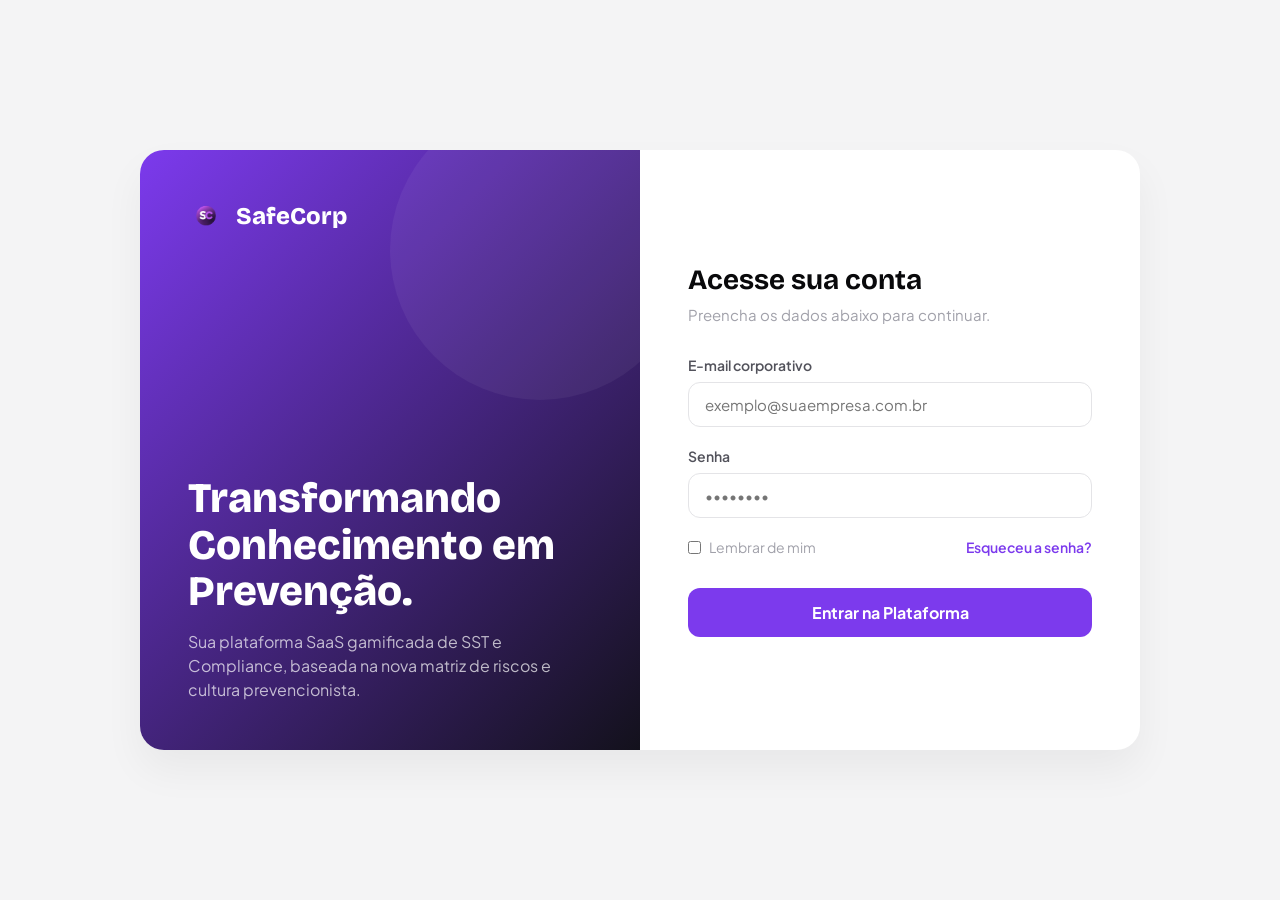
==== index.html @ c81d24ef "SafeCorp 1.1v" ====
<!DOCTYPE html>
<html lang="pt-BR">
<head>
  <meta charset="UTF-8">
  <meta name="viewport" content="width=device-width, initial-scale=1.0">
  <title>Login — SafeCorp</title>
  <link rel="stylesheet" href="style.css">
</head>
<body class="login-wrapper">

  <div class="login-card">
    <div class="login-brand">
      <div class="login-logo">
        <img src="src/logo.png" alt="SafeCorp Logo" class="tenant-logo">
        SafeCorp
      </div>
      <div class="brand-content">
        <h1 class="brand-title">Transformando<br>Conhecimento em<br>Prevenção.</h1>
        <p class="brand-subtitle">Sua plataforma SaaS gamificada de SST e Compliance, baseada na nova matriz de riscos e cultura prevencionista.</p>
      </div>
    </div>

    <div class="login-form-container">
      <div class="form-header">
        <h2>Acesse sua conta</h2>
        <p>Preencha os dados abaixo para continuar.</p>
      </div>

      <form action="painel.html" method="GET">
        <div class="form-group">
          <label for="email">E-mail corporativo</label>
          <input type="email" id="email" class="form-control" placeholder="exemplo@suaempresa.com.br" required>
        </div>

        <div class="form-group">
          <label for="password">Senha</label>
          <input type="password" id="password" class="form-control" placeholder="••••••••" required>
        </div>

        <div class="form-options">
          <label class="remember-me">
            <input type="checkbox"> Lembrar de mim
          </label>
          <a href="#" class="forgot-password">Esqueceu a senha?</a>
        </div>

        <button type="submit" class="btn-login">Entrar na Plataforma</button>
      </form>
    </div>
  </div>

</body>
</html>
---- style.css ----
/* ==========================================
   TOKENS / VARIÁVEIS - SafeCorp
   ========================================== */
@import url('https://fonts.googleapis.com/css2?family=Plus+Jakarta+Sans:wght@400;500;600;700;800&family=Bricolage+Grotesque:wght@700;800&display=swap');

:root {
  --brand-primary: #7C3AED;
  --brand-hover: #5B21B6;
  --brand-dark: #5B21B6;
  --brand-deeper: #4C1D95;
  --brand-light: #EDE9FE;
  --brand-mid: #DDD6FE;

  --surface-bg: #F4F4F5;
  --surface-card: #FFFFFF;
  --surface-sidebar: #13111C;
  --surface-sidebar-hover: #2D293B;

  --text-primary: #09090B;
  --text-secondary: #52525B;
  --text-muted: #A1A1AA;
  --text-inverse: #F8FAFC;

  --accent-green: #22C55E;
  --accent-orange: #F59E0B;
  --accent-red: #EF4444;

  --border-light: #E4E4E7;
  --border-dark: rgba(255,255,255,0.08);

  --radius-lg: 16px;
  --radius-md: 12px;
  --radius-sm: 8px;
  --radius-xl: 18px;

  --shadow-sm: 0 1px 4px rgba(0, 0, 0, 0.06), 0 1px 2px rgba(0, 0, 0, 0.04);
  --shadow-md: 0 4px 12px rgba(0, 0, 0, 0.07), 0 2px 4px rgba(0, 0, 0, 0.04);
  --shadow-float: 0 10px 15px -3px rgba(124, 58, 237, 0.25);
  --shadow-brand: 0 8px 28px rgba(109, 40, 217, 0.25);

  --font-family: 'Plus Jakarta Sans', sans-serif;
  --font-display: 'Bricolage Grotesque', sans-serif;

  --sidebar-width: 260px;
  --sidebar-collapsed-width: 80px;
  --topbar-h: 60px;

  /* compatibilidade com nomes antigos */
  --brand: var(--brand-primary);
  --bg: var(--surface-bg);
  --border: var(--border-light);
  --gray-100: #F4F4F5;
  --gray-200: #E4E4E7;
  --gray-300: #D4D4D8;
  --gray-400: #A1A1AA;
  --gray-500: #71717A;
  --gray-600: #52525B;
  --gray-700: #3F3F46;
  --gray-800: #27272A;
  --gray-900: #18181B;
  --green-100: #DCFCE7;
  --green-500: #22C55E;
  --green-700: #15803D;
  --amber-100: #FEF3C7;
  --amber-500: #F59E0B;
  --blue-100: #DBEAFE;
  --blue-500: #3B82F6;
  --red-100: #FEE2E2;
  --red-500: #EF4444;
}

/* ==========================================
   RESET & BASE
   ========================================== */
*, *::before, *::after { box-sizing: border-box; margin: 0; padding: 0; }

html, body {
  height: 100%;
  font-family: var(--font-family);
  background-color: var(--surface-bg);
  color: var(--text-primary);
  -webkit-font-smoothing: antialiased;
  font-size: 14px;
}

a { text-decoration: none; color: inherit; }
button { font-family: inherit; cursor: pointer; }

/* ==========================================
   UTILITÁRIOS
   ========================================== */
.text-sm { font-size: 13px; }
.text-muted { color: var(--text-muted); }
.mb-6 { margin-bottom: 24px; }
.mt-2 { margin-top: 8px; }
.mt-4 { margin-top: 16px; }
.flex-between { display: flex; justify-content: space-between; align-items: center; }
.flex-center { display: flex; align-items: center; justify-content: center; min-height: 60vh; }

/* ==========================================
   LAYOUT DO PAINEL (sidebar + main)
   ========================================== */
body:not(.login-wrapper) {
  display: flex;
  height: 100vh;
  overflow: hidden;
}

/* ════════════════════════════════════════════════
   SIDEBAR
════════════════════════════════════════════════ */
.sidebar {
  width: var(--sidebar-width);
  background: var(--surface-sidebar);
  display: flex;
  flex-direction: column;
  flex-shrink: 0;
  position: relative;
  transition: width 0.22s cubic-bezier(0.4, 0, 0.2, 1);
  overflow: hidden;
  z-index: 30;
}

.sidebar::before {
  content: '';
  position: absolute;
  inset: 0;
  background-image: linear-gradient(rgba(255,255,255,0.022) 1px, transparent 1px),
                    linear-gradient(90deg, rgba(255,255,255,0.022) 1px, transparent 1px);
  background-size: 28px 28px;
  pointer-events: none;
}

.sidebar.collapsed { width: var(--sidebar-collapsed-width); }

.sidebar-header {
  display: flex;
  align-items: center;
  gap: 10px;
  padding: 18px 16px 16px;
  border-bottom: 1px solid var(--border-dark);
  flex-shrink: 0;
  min-height: 64px;
}

.tenant-logo {
  width: 32px;
  height: 32px;
  object-fit: contain;
  border-radius: 8px;
  flex-shrink: 0;
}

.tenant-name {
  font-family: var(--font-display);
  font-size: 16px;
  font-weight: 800;
  color: #fff;
  white-space: nowrap;
  opacity: 1;
  transition: opacity 0.15s;
}

.sidebar.collapsed .tenant-name { opacity: 0; pointer-events: none; }

.sidebar-nav {
  flex: 1;
  padding: 12px 10px;
  display: flex;
  flex-direction: column;
  gap: 2px;
  overflow-y: auto;
}

.sidebar-nav::-webkit-scrollbar { width: 0; }

.nav-item {
  display: flex;
  align-items: center;
  gap: 10px;
  padding: 9px 10px;
  border-radius: var(--radius-sm);
  color: rgba(255,255,255,0.46);
  font-size: 13.5px;
  font-weight: 500;
  white-space: nowrap;
  transition: background 0.13s, color 0.13s;
  cursor: pointer;
}

.nav-item:hover { background: rgba(255,255,255,0.055); color: rgba(255,255,255,0.82); }
.nav-item.active { background: rgba(124,58,237,0.18); color: #fff; }
.nav-item.active .nav-icon { color: #A78BFA; }

.nav-icon {
  width: 18px;
  height: 18px;
  flex-shrink: 0;
  display: flex;
  align-items: center;
  justify-content: center;
}

.nav-icon svg { width: 18px; height: 18px; }

.nav-label {
  opacity: 1;
  transition: opacity 0.12s;
  white-space: nowrap;
}

.sidebar.collapsed .nav-label { opacity: 0; pointer-events: none; }

.sidebar-bottom {
  padding: 10px 10px 14px;
  border-top: 1px solid var(--border-dark);
  flex-shrink: 0;
}

.admin-only { display: none; }
body.admin-enabled .admin-only { display: flex; }

/* ════════════════════════════════════════════════
   MAIN CONTENT & TOPBAR
════════════════════════════════════════════════ */
.main-content {
  flex: 1;
  display: flex;
  flex-direction: column;
  overflow: hidden;
  min-width: 0;
}

.topbar {
  height: var(--topbar-h);
  background: var(--surface-card);
  border-bottom: 1px solid var(--border);
  display: flex;
  align-items: center;
  padding: 0 22px;
  gap: 14px;
  flex-shrink: 0;
  z-index: 20;
}

.topbar-left { display: flex; align-items: center; gap: 16px; flex: 1; }

.toggle-sidebar-btn {
  width: 34px;
  height: 34px;
  border: none;
  background: none;
  display: flex;
  align-items: center;
  justify-content: center;
  border-radius: var(--radius-sm);
  color: var(--text-muted);
  transition: background 0.13s;
}

.toggle-sidebar-btn:hover { background: var(--gray-100); color: var(--text-primary); }

.topbar-title {
  font-size: 14px;
  font-weight: 700;
  color: var(--text-primary);
  letter-spacing: -0.01em;
}

.topbar-actions {
  display: flex;
  align-items: center;
  gap: 6px;
}

.topbar-btn {
  width: 34px;
  height: 34px;
  border: none;
  background: none;
  display: flex;
  align-items: center;
  justify-content: center;
  border-radius: var(--radius-sm);
  color: var(--gray-500);
  transition: background 0.13s;
  position: relative;
}

.topbar-btn:hover { background: var(--gray-100); color: var(--text-primary); }

.badge-dot {
  position: absolute;
  top: 7px;
  right: 7px;
  width: 6px;
  height: 6px;
  background: var(--red-500);
  border-radius: 50%;
  border: 1.5px solid #fff;
}

.user-profile {
  display: flex;
  align-items: center;
  gap: 9px;
  padding: 4px 10px 4px 4px;
  border-radius: var(--radius-sm);
  cursor: pointer;
  transition: background 0.13s;
  margin-left: 4px;
}

.user-profile:hover { background: var(--gray-100); }

.avatar-placeholder {
  width: 30px;
  height: 30px;
  border-radius: 50%;
  background: linear-gradient(135deg, var(--brand-dark), #1D4ED8);
  display: flex;
  align-items: center;
  justify-content: center;
  font-size: 11px;
  font-weight: 800;
  color: #fff;
  flex-shrink: 0;
}

.user-info { display: flex; flex-direction: column; }
.user-name { font-size: 12.5px; font-weight: 700; color: var(--text-primary); line-height: 1.25; }
.user-role { font-size: 10.5px; color: var(--text-muted); line-height: 1.25; white-space: nowrap; }

/* ════════════════════════════════════════════════
   CONTENT / SCREENS
════════════════════════════════════════════════ */
.content {
  flex: 1;
  overflow-y: auto;
  padding: 24px 26px;
}

.content::-webkit-scrollbar { width: 5px; }
.content::-webkit-scrollbar-track { background: transparent; }
.content::-webkit-scrollbar-thumb { background: var(--gray-300); border-radius: 10px; }

.screen {
  display: none;
  animation: fadeUp 0.22s ease;
}

.screen.active { display: block; }

@keyframes fadeUp {
  from { opacity: 0; transform: translateY(10px); }
  to { opacity: 1; transform: translateY(0); }
}

/* ==========================================
   CARD E COMPONENTES COMPARTILHADOS
   ========================================== */
.card {
  background: var(--surface-card);
  border: 1px solid var(--border);
  border-radius: var(--radius-lg);
  padding: 20px;
  box-shadow: var(--shadow-sm);
  margin-bottom: 16px;
}

.section-title {
  font-size: 18px;
  font-weight: 800;
  letter-spacing: -0.02em;
  color: var(--text-primary);
}

.section-subtitle {
  font-size: 13.5px;
  color: var(--text-muted);
  margin-top: 3px;
}

.panel-title {
  font-size: 15px;
  font-weight: 700;
  color: var(--text-primary);
}

.page-header { margin-bottom: 20px; }

/* Botões */
.btn-primary {
  display: inline-flex;
  align-items: center;
  gap: 6px;
  background: var(--brand-primary);
  color: #fff;
  border: none;
  padding: 10px 18px;
  border-radius: var(--radius-sm);
  font-size: 13.5px;
  font-weight: 700;
  cursor: pointer;
  transition: background 0.15s, transform 0.15s;
}

.btn-primary:hover {
  background: var(--brand-hover);
  transform: translateY(-1px);
}

.btn-outline {
  display: inline-flex;
  align-items: center;
  gap: 6px;
  background: transparent;
  color: var(--text-secondary);
  border: 1.5px solid var(--border);
  padding: 9px 16px;
  border-radius: var(--radius-sm);
  font-size: 13.5px;
  font-weight: 600;
  cursor: pointer;
  transition: border-color 0.15s, color 0.15s;
}

.btn-outline:hover {
  border-color: var(--brand-primary);
  color: var(--brand-primary);
}

/* ==========================================
   DASHBOARD
   ========================================== */
.dash-page-header { margin-bottom: 20px; }
.dash-page-header h2 { font-size: 21px; font-weight: 800; letter-spacing: -0.025em; margin-bottom: 3px; }
.dash-page-header p { font-size: 13.5px; color: var(--text-muted); }

.dash-metrics {
  display: grid;
  grid-template-columns: repeat(4, 1fr);
  gap: 13px;
  margin-bottom: 16px;
}

.dash-metric {
  background: var(--surface-card);
  border: 1px solid var(--border);
  border-radius: var(--radius-lg);
  padding: 17px 18px 14px;
  transition: box-shadow 0.2s, transform 0.2s;
}

.dash-metric:hover { box-shadow: var(--shadow-md); transform: translateY(-1px); }

.dash-metric-label {
  font-size: 11px;
  font-weight: 600;
  color: var(--text-muted);
  text-transform: uppercase;
  letter-spacing: 0.07em;
  margin-bottom: 6px;
}

.dash-metric-value {
  font-size: 27px;
  font-weight: 800;
  letter-spacing: -0.035em;
  color: var(--text-primary);
  line-height: 1;
  margin-bottom: 3px;
}

.dash-metric-sub { font-size: 11.5px; color: var(--text-muted); }

.dash-metric-badge {
  display: inline-flex;
  align-items: center;
  font-size: 10.5px;
  font-weight: 700;
  padding: 2px 7px;
  border-radius: 20px;
  margin-top: 6px;
  width: fit-content;
}

.badge-purple { background: var(--brand-light); color: var(--brand-dark); }
.badge-green { background: var(--green-100); color: var(--green-700); }
.badge-amber { background: var(--amber-100); color: #92400E; }
.badge-blue { background: var(--blue-100); color: #1D4ED8; }

.dash-metric-bar {
  height: 3px;
  border-radius: 2px;
  margin-top: 10px;
}

.dash-continue {
  background: linear-gradient(118deg, var(--brand-deeper) 0%, var(--brand-dark) 46%, #1D4ED8 100%);
  border-radius: var(--radius-xl);
  padding: 22px 26px;
  margin-bottom: 16px;
  display: flex;
  align-items: center;
  justify-content: space-between;
  gap: 20px;
  position: relative;
  overflow: hidden;
}

.dash-continue-left { z-index: 1; }

.dash-continue-tag {
  display: inline-flex;
  align-items: center;
  gap: 6px;
  background: rgba(255,255,255,0.12);
  color: rgba(255,255,255,0.88);
  font-size: 10.5px;
  font-weight: 700;
  letter-spacing: 0.08em;
  text-transform: uppercase;
  padding: 3px 10px;
  border-radius: 20px;
  margin-bottom: 10px;
}

.tag-dot {
  width: 5px;
  height: 5px;
  border-radius: 50%;
  background: #A5F3FC;
  animation: blink 1.8s ease-in-out infinite;
}

@keyframes blink {
  0%, 100% { opacity: 1; }
  50% { opacity: 0.25; }
}

.dash-continue-title {
  font-size: 20px;
  font-weight: 800;
  color: #fff;
  margin-bottom: 4px;
}

.dash-continue-sub {
  font-size: 12.5px;
  color: rgba(255,255,255,0.56);
  margin-bottom: 15px;
}

.dash-continue-prog {
  display: flex;
  align-items: center;
  gap: 10px;
}

.prog-track {
  width: 180px;
  height: 5px;
  background: rgba(255,255,255,0.15);
  border-radius: 3px;
  overflow: hidden;
}

.prog-fill {
  height: 100%;
  background: rgba(255,255,255,0.82);
  transition: width 0.9s ease;
}

.prog-label {
  font-size: 12px;
  font-weight: 700;
  color: rgba(255,255,255,0.72);
}

.btn-continue-main {
  z-index: 1;
  background: #fff;
  color: var(--brand-dark);
  border: none;
  padding: 10px 20px;
  border-radius: var(--radius-sm);
  font-size: 13px;
  font-weight: 800;
  cursor: pointer;
  display: flex;
  align-items: center;
  gap: 7px;
  white-space: nowrap;
}

.dash-bottom {
  display: grid;
  grid-template-columns: 1fr 296px;
  gap: 14px;
}

.dash-section-header {
  display: flex;
  align-items: center;
  justify-content: space-between;
  margin-bottom: 12px;
}

.dash-section-title {
  font-size: 14px;
  font-weight: 800;
  color: var(--text-primary);
}

.dash-section-link {
  font-size: 12.5px;
  font-weight: 700;
  color: var(--brand-primary);
  cursor: pointer;
  display: flex;
  align-items: center;
  gap: 2px;
}

.dash-trainings {
  display: grid;
  grid-template-columns: repeat(3, 1fr);
  gap: 11px;
}

.t-card {
  background: var(--surface-card);
  border: 1px solid var(--border);
  border-radius: var(--radius-lg);
  padding: 15px;
  cursor: pointer;
  transition: all 0.18s;
  position: relative;
}

.t-card:hover { box-shadow: var(--shadow-md); transform: translateY(-2px); }
.t-card.locked { opacity: 0.55; cursor: not-allowed; }

.t-icon-wrap {
  width: 38px;
  height: 38px;
  border-radius: var(--radius-sm);
  display: flex;
  align-items: center;
  justify-content: center;
  margin-bottom: 11px;
}

.t-name { font-size: 13px; font-weight: 700; margin-bottom: 2px; }
.t-meta { font-size: 11.5px; color: var(--text-muted); margin-bottom: 11px; }

.t-prog-bar {
  height: 4px;
  background: var(--gray-100);
  border-radius: 2px;
  overflow: hidden;
  margin-bottom: 9px;
}

.t-prog-fill { height: 100%; border-radius: 2px; }

.t-footer { display: flex; align-items: center; justify-content: space-between; }

.t-status {
  font-size: 11px;
  font-weight: 700;
  padding: 2px 8px;
  border-radius: 20px;
}

.t-status.done { background: var(--green-100); color: var(--green-700); }
.t-status.active { background: var(--brand-light); color: var(--brand-dark); }
.t-status.locked { background: var(--gray-100); color: var(--gray-500); }

.t-pct { font-size: 11.5px; font-weight: 700; color: var(--text-muted); }

.t-lock-icon {
  position: absolute;
  top: 10px;
  right: 10px;
  color: var(--gray-300);
}

/* Ranking */
.dash-ranking {
  background: var(--surface-card);
  border: 1px solid var(--border);
  border-radius: var(--radius-lg);
  overflow: hidden;
}

.dash-ranking-head {
  padding: 14px 16px 12px;
  border-bottom: 1px solid var(--gray-100);
  display: flex;
  justify-content: space-between;
}

.rank-row {
  display: flex;
  align-items: center;
  gap: 10px;
  padding: 11px 16px;
  border-bottom: 1px solid var(--gray-50);
}

.rank-row.is-me { background: #F5F3FF; }

.rank-pos-num {
  width: 18px;
  font-size: 12px;
  font-weight: 800;
  text-align: center;
}

.rank-pos-num.p1 { color: #B45309; }
.rank-pos-num.p2 { color: #71717A; }
.rank-pos-num.p3 { color: #78350F; }

.rank-av {
  width: 30px;
  height: 30px;
  border-radius: 50%;
  display: flex;
  align-items: center;
  justify-content: center;
  font-size: 11px;
  font-weight: 800;
  color: #fff;
}

.rank-name-col {
  flex: 1;
  font-size: 12.5px;
  font-weight: 700;
  display: flex;
  align-items: center;
  gap: 6px;
}

.you-badge {
  font-size: 9.5px;
  font-weight: 800;
  background: var(--brand-primary);
  color: #fff;
  padding: 1px 5px;
  border-radius: 10px;
}

.rank-xp-val { font-size: 11.5px; font-weight: 800; color: var(--text-muted); }
.rank-xp-val.mine { color: var(--brand-primary); }

/* ==========================================
   MUNDOS / TREINAMENTOS
   ========================================== */
.mundos-list { display: flex; flex-direction: column; gap: 12px; }

.mundo-card {
  background: var(--surface-card);
  border: 1px solid var(--border);
  border-radius: var(--radius-lg);
  padding: 18px 20px;
  display: flex;
  align-items: center;
  gap: 16px;
}

.mundo-icon-wrapper {
  width: 48px;
  height: 48px;
  border-radius: var(--radius-sm);
  background: var(--brand-light);
  color: var(--brand-primary);
  display: flex;
  align-items: center;
  justify-content: center;
  flex-shrink: 0;
}

.mundo-card.completed .mundo-icon-wrapper { background: var(--green-100); color: var(--green-700); }
.mundo-card.locked .mundo-icon-wrapper { background: var(--gray-100); color: var(--gray-400); }

.mundo-details { flex: 1; }
.mundo-details h4 { font-size: 14px; font-weight: 700; margin-bottom: 3px; }
.mundo-details p { font-size: 12.5px; color: var(--text-muted); }

.status-tag {
  font-size: 11.5px;
  font-weight: 700;
  padding: 4px 10px;
  border-radius: 20px;
  display: inline-block;
}

.status-tag.success { background: var(--green-100); color: var(--green-700); }
.status-tag.outline { background: var(--gray-100); color: var(--gray-500); border: 1.5px solid var(--border); }

/* ==========================================
   MISSÃO EPI (DRAG & DROP)
   ========================================== */
.game-container {
  display: grid;
  grid-template-columns: 240px 1fr;
  gap: 16px;
}

.inventory-panel, .character-panel {
  background: var(--surface-card);
  border: 1px solid var(--border);
  border-radius: var(--radius-lg);
  padding: 20px;
}

.draggable-item {
  display: flex;
  align-items: center;
  gap: 10px;
  padding: 10px 12px;
  margin-bottom: 8px;
  border: 1.5px solid var(--border);
  border-radius: var(--radius-sm);
  background: var(--surface-bg);
  cursor: grab;
  font-size: 13px;
  font-weight: 600;
}

.draggable-item.used { opacity: 0.38; cursor: default; }

.item-icon { width: 22px; height: 22px; color: var(--brand-primary); flex-shrink: 0; }

.character-silhouette {
  position: relative;
  display: flex;
  justify-content: center;
  margin-bottom: 20px;
}

.drop-zone {
  position: absolute;
  border: 2px dashed var(--brand-mid);
  border-radius: var(--radius-sm);
  background: rgba(124,58,237,0.05);
  display: flex;
  align-items: center;
  justify-content: center;
  font-size: 11.5px;
  font-weight: 700;
  color: var(--brand-primary);
  transition: all 0.15s;
}

.drop-zone.filled {
  background: rgba(34,197,94,0.1);
  border-color: var(--green-500);
  color: var(--green-700);
}

.head-zone { top: 4px; left: 50%; transform: translateX(-50%); width: 90px; height: 42px; }
.hand-zone { top: 100px; left: 50%; transform: translateX(-50%); width: 90px; height: 36px; }
.foot-zone { bottom: 2px; left: 50%; transform: translateX(-50%); width: 90px; height: 36px; }

.game-footer { text-align: center; margin-top: 16px; }

/* ==========================================
   RECOMPENSA
   ========================================== */
.reward-card {
  max-width: 440px;
  width: 100%;
  text-align: center;
  padding: 36px 32px;
}

.reward-header-icon {
  width: 64px;
  height: 64px;
  border-radius: 50%;
  background: var(--green-100);
  color: var(--green-700);
  display: flex;
  align-items: center;
  justify-content: center;
  margin: 0 auto 18px;
}

.reward-header-icon svg { width: 30px; height: 30px; }

.reward-title { font-size: 24px; font-weight: 800; margin-bottom: 6px; }
.reward-subtitle { font-size: 13.5px; color: var(--text-muted); margin-bottom: 22px; }

.reward-box {
  background: var(--surface-bg);
  border: 1px solid var(--border);
  border-radius: var(--radius);
  padding: 16px;
  margin-bottom: 22px;
  text-align: left;
}

.reward-item { display: flex; align-items: center; gap: 12px; margin-bottom: 12px; }

.reward-icon-box {
  width: 42px;
  height: 42px;
  border-radius: var(--radius-sm);
  background: var(--brand-light);
  display: flex;
  align-items: center;
  justify-content: center;
}

.reward-icon-box.xp-bg { background: linear-gradient(135deg, var(--brand-deeper), var(--brand-primary)); }
.xp-text-icon { font-size: 14px; font-weight: 900; color: #fff; }

.reward-name { font-size: 14px; font-weight: 700; }
.reward-name.xp-color { color: var(--brand-primary); }
.reward-desc { font-size: 12px; color: var(--text-muted); margin-top: 2px; }

.full-width { width: 100%; justify-content: center; }

/* ==========================================
   PERFIL
   ========================================== */
.profile-header {
  display: flex;
  align-items: center;
  gap: 20px;
  padding: 24px;
}

.profile-avatar-lg {
  width: 60px;
  height: 60px;
  border-radius: 50%;
  background: linear-gradient(135deg, var(--brand-dark), #1D4ED8);
  display: flex;
  align-items: center;
  justify-content: center;
  font-size: 18px;
  font-weight: 800;
  color: #fff;
}

.profile-info h2 { font-size: 20px; font-weight: 800; }
.profile-info p { font-size: 13px; color: var(--text-muted); margin-top: 2px; }

.level-tag {
  display: inline-block;
  margin-top: 8px;
  background: var(--brand-light);
  color: var(--brand-dark);
  font-size: 11.5px;
  font-weight: 800;
  padding: 3px 10px;
  border-radius: 20px;
}

.badges-grid {
  display: grid;
  grid-template-columns: repeat(auto-fill, minmax(110px, 1fr));
  gap: 14px;
}

.badge-card {
  background: var(--surface-bg);
  border: 1px solid var(--border);
  border-radius: var(--radius);
  padding: 16px 12px;
  text-align: center;
}

.badge-svg { width: 60px; height: 60px; margin: 0 auto 8px; display: block; }
.badge-name { font-size: 12px; font-weight: 700; margin-bottom: 4px; }
.badge-status { font-size: 11px; color: var(--text-muted); }

/* ==========================================
   RANKING (tabela)
   ========================================== */
.data-table { width: 100%; border-collapse: collapse; }
.data-table th {
  background: var(--surface-bg);
  font-size: 11px;
  font-weight: 700;
  text-transform: uppercase;
  padding: 10px 14px;
  text-align: left;
  border-bottom: 1px solid var(--border);
}
.data-table td {
  padding: 12px 14px;
  font-size: 13px;
  border-bottom: 1px solid var(--gray-50);
}
.data-table tr.highlight-row td { background: #F5F3FF; }
.highlight { color: var(--brand-primary); }

.rank-pos { display: flex; align-items: center; gap: 6px; font-weight: 700; }
.rank-pos.gold { color: #B45309; }
.rank-pos.silver { color: #71717A; }
.rank-pos.bronze { color: #78350F; }

/* ==========================================
   RELATÓRIOS
   ========================================== */
.dashboard-grid {
  display: grid;
  grid-template-columns: repeat(3, 1fr);
  gap: 14px;
  margin-bottom: 16px;
}

.stat-card {
  display: flex;
  align-items: flex-start;
  gap: 14px;
  padding: 18px 20px;
}

.stat-icon {
  width: 42px;
  height: 42px;
  border-radius: var(--radius-sm);
  background: var(--brand-light);
  color: var(--brand-primary);
  display: flex;
  align-items: center;
  justify-content: center;
}

.stat-icon svg { width: 22px; height: 22px; }

.stat-info h3 { font-size: 12px; color: var(--text-muted); font-weight: 600; margin-bottom: 4px; }
.stat-value { font-size: 28px; font-weight: 800; letter-spacing: -0.03em; }

.chart-wrapper {
  display: flex;
  align-items: flex-end;
  gap: 10px;
  height: 140px;
  padding: 0 4px;
}

.chart-bar-container {
  display: flex;
  flex-direction: column;
  align-items: center;
  gap: 5px;
  flex: 1;
}

.chart-bar {
  width: 100%;
  border-radius: var(--radius-sm) var(--radius-sm) 0 0;
  background: var(--brand-light);
  position: relative;
  min-height: 4px;
}

.chart-bar.active-bar { background: linear-gradient(to top, var(--brand-primary), #A78BFA); }
.chart-bar.empty-bar { background: var(--gray-200); }

.bar-value {
  position: absolute;
  top: -20px;
  left: 50%;
  transform: translateX(-50%);
  font-size: 11px;
  font-weight: 700;
  white-space: nowrap;
}

.bar-label { font-size: 11px; font-weight: 600; color: var(--text-muted); }

/* ==========================================
   NOTIFICAÇÕES
   ========================================== */
.screen-header { margin-bottom: 20px; }
.screen-header h2 { font-size: 20px; font-weight: 800; }
.screen-header p { font-size: 13.5px; color: var(--text-muted); margin-top: 3px; }

.notifications-container {
  max-width: 800px;
  display: flex;
  flex-direction: column;
  gap: 12px;
}

.notification-item {
  display: flex;
  align-items: flex-start;
  gap: 14px;
  background: var(--surface-card);
  border: 1px solid var(--border);
  border-radius: var(--radius-lg);
  padding: 18px 20px;
  transition: all 0.2s;
}

.notification-item:hover {
  box-shadow: var(--shadow-md);
  border-color: var(--brand-light);
}

.notification-icon {
  width: 44px;
  height: 44px;
  border-radius: 50%;
  display: flex;
  align-items: center;
  justify-content: center;
  flex-shrink: 0;
}

.notification-icon svg { width: 22px; height: 22px; }

.notification-icon.warning { background: var(--amber-100); color: #D97706; }
.notification-icon.success { background: var(--green-100); color: #059669; }

.notification-content p {
  margin: 0 0 6px 0;
  font-size: 14px;
  line-height: 1.45;
}

.notification-content p strong { color: var(--brand-dark); }

.notification-time {
  font-size: 11.5px;
  color: var(--text-muted);
  display: block;
  margin-top: 4px;
}

/* ==========================================
   AJUDA
   ========================================== */
.support-grid {
  display: grid;
  grid-template-columns: repeat(auto-fit, minmax(240px, 1fr));
  gap: 16px;
}

.support-box {
  background: var(--surface-bg);
  border: 1px solid var(--border);
  border-radius: var(--radius-lg);
  padding: 22px;
}

.support-box h4 { font-size: 15px; font-weight: 700; margin-bottom: 6px; }

/* ==========================================
   TELA DE LOGIN
   ========================================== */
body.login-wrapper {
  margin: 0 !important;
  padding: 0;
  background-color: var(--surface-bg);
  min-height: 100vh;
  display: flex;
  align-items: center;
  justify-content: center;
  font-family: var(--font-family);
}

.login-card {
  display: flex;
  width: 100%;
  max-width: 1000px;
  min-height: 600px;
  background: var(--surface-card);
  border-radius: 24px;
  box-shadow: 0 20px 40px rgba(0, 0, 0, 0.05);
  overflow: hidden;
  margin: 20px;
}

.login-brand {
  flex: 1;
  background: linear-gradient(135deg, var(--brand-primary), var(--surface-sidebar));
  padding: 48px;
  display: flex;
  flex-direction: column;
  justify-content: space-between;
  color: #ffffff;
  position: relative;
}

.login-brand::after {
  content: '';
  position: absolute;
  top: -50px;
  right: -50px;
  width: 300px;
  height: 300px;
  background: rgba(255, 255, 255, 0.05);
  border-radius: 50%;
}

.brand-content { position: relative; z-index: 10; }

.brand-title {
  font-family: var(--font-display);
  font-size: 42px;
  line-height: 1.1;
  margin-bottom: 16px;
  font-weight: 800;
}

.brand-subtitle {
  font-size: 16px;
  line-height: 1.5;
  color: rgba(255, 255, 255, 0.7);
}

.login-logo {
  display: flex;
  align-items: center;
  gap: 12px;
  font-family: var(--font-display);
  font-size: 24px;
  font-weight: 800;
  z-index: 10;
}

.login-logo img {
  width: 36px;
  height: 36px;
  object-fit: contain;
}

.login-form-container {
  flex: 1;
  padding: 64px 48px;
  display: flex;
  flex-direction: column;
  justify-content: center;
}

.login-form-container .form-header { margin-bottom: 32px; }
.login-form-container .form-header h2 {
  font-family: var(--font-display);
  font-size: 28px;
  color: var(--text-primary);
  margin: 0 0 8px 0;
}
.login-form-container .form-header p {
  color: var(--text-muted);
  margin: 0;
  font-size: 15px;
}

.login-form-container .form-group { margin-bottom: 20px; }
.login-form-container .form-group label {
  display: block;
  font-size: 14px;
  font-weight: 600;
  color: var(--text-secondary);
  margin-bottom: 8px;
}

.login-form-container .form-control {
  width: 100%;
  padding: 12px 16px;
  border: 1px solid var(--border);
  border-radius: 12px;
  font-family: var(--font-family);
  font-size: 15px;
  color: var(--text-primary);
  transition: all 0.2s;
}

.login-form-container .form-control:focus {
  outline: none;
  border-color: var(--brand-primary);
  box-shadow: 0 0 0 4px var(--brand-light);
}

.login-form-container .form-options {
  display: flex;
  justify-content: space-between;
  align-items: center;
  margin-bottom: 32px;
  font-size: 14px;
}

.login-form-container .remember-me {
  display: flex;
  align-items: center;
  gap: 8px;
  color: var(--text-muted);
  cursor: pointer;
}

.login-form-container .forgot-password {
  color: var(--brand-primary);
  text-decoration: none;
  font-weight: 600;
}

.login-form-container .btn-login {
  width: 100%;
  padding: 14px;
  background: var(--brand-primary);
  color: #ffffff;
  border: none;
  border-radius: 12px;
  font-size: 16px;
  font-weight: 700;
  font-family: var(--font-family);
  cursor: pointer;
  transition: background 0.2s;
}

.login-form-container .btn-login:hover { background: var(--brand-hover); }

/* Responsividade do Login */
@media (max-width: 768px) {
  .login-card { flex-direction: column; }
  .login-brand { padding: 32px; min-height: 200px; }
  .brand-title { font-size: 28px; }
  .login-form-container { padding: 32px; }
}

/* ==========================================
   QUIZ NR-10 (Segurança Elétrica)
   ========================================== */
.quiz-header {
  display: flex;
  align-items: center;
  justify-content: space-between;
  padding: 16px 20px;
  margin-bottom: 16px;
}

.quiz-progress {
  display: flex;
  align-items: center;
  gap: 20px;
  font-size: 13px;
  color: var(--text-secondary);
}

.quiz-score {
  font-weight: 700;
  color: var(--brand-primary);
}

.quiz-timer {
  display: flex;
  align-items: center;
  gap: 8px;
  font-size: 14px;
  font-weight: 700;
  color: var(--text-primary);
  padding: 8px 14px;
  background: var(--surface-bg);
  border-radius: var(--radius-md);
  border: 1px solid var(--border);
}

.quiz-timer.warning {
  color: var(--accent-orange);
  border-color: var(--accent-orange);
  animation: pulse-timer 1s ease-in-out infinite;
}

.quiz-timer.danger {
  color: var(--accent-red);
  border-color: var(--accent-red);
  animation: pulse-timer 0.5s ease-in-out infinite;
}

@keyframes pulse-timer {
  0%, 100% { opacity: 1; }
  50% { opacity: 0.6; }
}

.quiz-question-container {
  padding: 28px;
  min-height: 320px;
}

.quiz-question {
  font-size: 18px;
  font-weight: 700;
  color: var(--text-primary);
  margin-bottom: 24px;
  line-height: 1.5;
}

.quiz-options {
  display: flex;
  flex-direction: column;
  gap: 12px;
  margin-bottom: 20px;
}

.quiz-option {
  display: flex;
  align-items: center;
  gap: 12px;
  padding: 16px 18px;
  border: 2px solid var(--border);
  border-radius: var(--radius-md);
  background: var(--surface-bg);
  cursor: pointer;
  transition: all 0.2s ease;
  font-size: 14px;
  font-weight: 600;
  color: var(--text-primary);
}

.quiz-option:hover:not(.disabled):not(.correct):not(.incorrect) {
  border-color: var(--brand-mid);
  background: var(--brand-light);
  transform: translateX(4px);
}

.quiz-option.disabled {
  cursor: not-allowed;
  opacity: 0.7;
}

.quiz-option.correct {
  border-color: var(--accent-green);
  background: rgba(34, 197, 94, 0.1);
  color: var(--green-700);
}

.quiz-option.incorrect {
  border-color: var(--accent-red);
  background: rgba(239, 68, 68, 0.1);
  color: var(--red-500);
}

.quiz-option-letter {
  width: 32px;
  height: 32px;
  border-radius: 50%;
  background: var(--surface-card);
  border: 2px solid var(--border);
  display: flex;
  align-items: center;
  justify-content: center;
  font-size: 13px;
  font-weight: 800;
  color: var(--text-secondary);
  flex-shrink: 0;
  transition: all 0.2s ease;
}

.quiz-option:hover:not(.disabled):not(.correct):not(.incorrect) .quiz-option-letter {
  border-color: var(--brand-primary);
  color: var(--brand-primary);
}

.quiz-option.correct .quiz-option-letter {
  border-color: var(--accent-green);
  background: var(--accent-green);
  color: #fff;
}

.quiz-option.incorrect .quiz-option-letter {
  border-color: var(--accent-red);
  background: var(--accent-red);
  color: #fff;
}

.quiz-feedback {
  padding: 16px 18px;
  border-radius: var(--radius-md);
  margin-bottom: 16px;
  display: none;
  animation: slideDown 0.3s ease;
}

.quiz-feedback.show {
  display: block;
}

.quiz-feedback.correct {
  background: rgba(34, 197, 94, 0.1);
  border: 1px solid var(--accent-green);
}

.quiz-feedback.incorrect {
  background: rgba(239, 68, 68, 0.1);
  border: 1px solid var(--accent-red);
}

.quiz-feedback-title {
  font-size: 14px;
  font-weight: 800;
  margin-bottom: 6px;
  display: flex;
  align-items: center;
  gap: 8px;
}

.quiz-feedback.correct .quiz-feedback-title {
  color: var(--green-700);
}

.quiz-feedback.incorrect .quiz-feedback-title {
  color: var(--red-500);
}

.quiz-feedback-text {
  font-size: 13px;
  color: var(--text-secondary);
  line-height: 1.5;
}

@keyframes slideDown {
  from {
    opacity: 0;
    transform: translateY(-10px);
  }
  to {
    opacity: 1;
    transform: translateY(0);
  }
}

.quiz-attempts {
  display: flex;
  align-items: center;
  gap: 8px;
  font-size: 13px;
  font-weight: 600;
  color: var(--text-secondary);
}

.quiz-attempts-hearts {
  display: flex;
  gap: 4px;
}

.heart {
  font-size: 16px;
  color: var(--accent-red);
  transition: all 0.3s ease;
}

.heart.lost {
  opacity: 0.3;
  filter: grayscale(1);
}

.quiz-navigation {
  display: flex;
  justify-content: flex-end;
  margin-top: 16px;
}

/* Animações de feedback */
@keyframes shake {
  0%, 100% { transform: translateX(0); }
  20%, 60% { transform: translateX(-5px); }
  40%, 80% { transform: translateX(5px); }
}

.quiz-option.incorrect {
  animation: shake 0.4s ease;
}

@keyframes celebrate {
  0% { transform: scale(1); }
  50% { transform: scale(1.02); }
  100% { transform: scale(1); }
}

.quiz-option.correct {
  animation: celebrate 0.3s ease;
}

/* Timer progress bar */
.timer-bar-container {
  width: 100%;
  height: 4px;
  background: var(--gray-200);
  border-radius: 2px;
  margin-top: 12px;
  overflow: hidden;
}

.timer-bar {
  height: 100%;
  background: linear-gradient(90deg, var(--accent-green), var(--accent-orange), var(--accent-red));
  border-radius: 2px;
  transition: width 1s linear;
  transform-origin: left;
}

/* Quiz completion summary */
.quiz-summary {
  text-align: center;
  padding: 40px 32px;
}

.quiz-summary-score {
  font-size: 48px;
  font-weight: 800;
  color: var(--brand-primary);
  margin-bottom: 8px;
}

.quiz-summary-label {
  font-size: 14px;
  color: var(--text-muted);
  margin-bottom: 24px;
}

.quiz-summary-details {
  display: flex;
  justify-content: center;
  gap: 32px;
  margin-bottom: 24px;
}

.quiz-summary-item {
  text-align: center;
}

.quiz-summary-value {
  font-size: 24px;
  font-weight: 800;
  color: var(--text-primary);
}

.quiz-summary-desc {
  font-size: 12px;
  color: var(--text-muted);
  margin-top: 4px;
}

/* ==========================================
   COMBATE A INCÊNDIO NR-23
   ========================================== */
.fire-header {
  display: flex;
  align-items: center;
  justify-content: space-between;
  padding: 16px 20px;
  margin-bottom: 16px;
  background: linear-gradient(135deg, #EF4444 0%, #DC2626 100%);
  color: white;
  border-radius: var(--radius-lg);
}

.fire-timer {
  display: flex;
  align-items: center;
  gap: 8px;
  font-size: 15px;
  font-weight: 700;
}

.fire-timer.warning {
  animation: pulse-fire 0.5s ease-in-out infinite;
}

@keyframes pulse-fire {
  0%, 100% { opacity: 1; transform: scale(1); }
  50% { opacity: 0.8; transform: scale(1.05); }
}

.fire-score {
  font-size: 15px;
  font-weight: 700;
}

.fire-scenario {
  display: grid;
  grid-template-columns: 1fr 1fr;
  gap: 20px;
  margin-bottom: 20px;
}

.fire-scene {
  background: linear-gradient(180deg, #1a1a2e 0%, #16213e 50%, #0f3460 100%);
  border-radius: var(--radius-lg);
  padding: 30px;
  min-height: 280px;
  display: flex;
  flex-direction: column;
  align-items: center;
  justify-content: center;
  position: relative;
  overflow: hidden;
}

/* Animação das chamas */
.fire-animation {
  width: 120px;
  height: 120px;
  position: relative;
  margin-bottom: 20px;
}

.fire-animation::before {
  content: '🔥';
  font-size: 80px;
  position: absolute;
  animation: flicker 1s ease-in-out infinite alternate;
}

.fire-animation.class-a::before { content: '📦🔥'; }
.fire-animation.class-b::before { content: '🛢️🔥'; }
.fire-animation.class-c::before { content: '⚡🔥'; }
.fire-animation.class-d::before { content: '🔩🔥'; }
.fire-animation.class-k::before { content: '🍳🔥'; }

@keyframes flicker {
  0%, 100% {
    transform: scale(1) rotate(-2deg);
    opacity: 1;
    filter: brightness(1);
  }
  25% {
    transform: scale(1.05) rotate(1deg);
    opacity: 0.9;
    filter: brightness(1.1);
  }
  50% {
    transform: scale(0.98) rotate(-1deg);
    opacity: 1;
    filter: brightness(0.95);
  }
  75% {
    transform: scale(1.02) rotate(2deg);
    opacity: 0.95;
    filter: brightness(1.05);
  }
}

.fire-extinguishing {
  animation: extinguish 1s ease-out forwards !important;
}

@keyframes extinguish {
  0% {
    transform: scale(1);
    opacity: 1;
    filter: brightness(1) hue-rotate(0deg);
  }
  50% {
    transform: scale(0.8);
    opacity: 0.5;
    filter: brightness(0.5) hue-rotate(180deg);
  }
  100% {
    transform: scale(0);
    opacity: 0;
    filter: brightness(0) hue-rotate(360deg);
  }
}

.fire-description {
  color: rgba(255,255,255,0.9);
  font-size: 14px;
  text-align: center;
  line-height: 1.6;
  font-weight: 600;
  z-index: 1;
}

.fire-class-badge {
  position: absolute;
  top: 16px;
  right: 16px;
  width: 40px;
  height: 40px;
  border-radius: 50%;
  background: rgba(255,255,255,0.15);
  display: flex;
  align-items: center;
  justify-content: center;
  font-size: 20px;
  font-weight: 800;
  color: white;
  border: 2px solid rgba(255,255,255,0.3);
}

.extinguishers-grid {
  display: grid;
  grid-template-columns: repeat(2, 1fr);
  gap: 12px;
}

.extinguisher-card {
  background: var(--surface-card);
  border: 2px solid var(--border);
  border-radius: var(--radius-lg);
  padding: 20px;
  cursor: pointer;
  transition: all 0.2s ease;
  text-align: center;
}

.extinguisher-card:hover:not(.disabled):not(.correct):not(.wrong) {
  border-color: var(--brand-primary);
  transform: translateY(-2px);
  box-shadow: var(--shadow-md);
}

.extinguisher-card.disabled {
  opacity: 0.5;
  cursor: not-allowed;
}

.extinguisher-card.correct {
  border-color: var(--accent-green);
  background: rgba(34, 197, 94, 0.1);
  animation: spray-effect 0.5s ease-out;
}

.extinguisher-card.wrong {
  border-color: var(--accent-red);
  background: rgba(239, 68, 68, 0.1);
  animation: shake-fire 0.4s ease;
}

@keyframes spray-effect {
  0% { transform: scale(1); }
  50% { transform: scale(1.05); }
  100% { transform: scale(1); }
}

@keyframes shake-fire {
  0%, 100% { transform: translateX(0); }
  20%, 60% { transform: translateX(-4px); }
  40%, 80% { transform: translateX(4px); }
}

.extinguisher-icon {
  font-size: 36px;
  margin-bottom: 8px;
}

.extinguisher-name {
  font-size: 13px;
  font-weight: 700;
  color: var(--text-primary);
  margin-bottom: 4px;
}

.extinguisher-class {
  font-size: 11px;
  font-weight: 600;
  color: var(--text-muted);
  padding: 4px 8px;
  background: var(--surface-bg);
  border-radius: 20px;
  display: inline-block;
}

.extinguisher-card.correct .extinguisher-class {
  background: rgba(34, 197, 94, 0.2);
  color: var(--green-700);
}

.extinguisher-card.wrong .extinguisher-class {
  background: rgba(239, 68, 68, 0.2);
  color: var(--red-500);
}

.fire-feedback {
  padding: 16px 20px;
  border-radius: var(--radius-md);
  margin-bottom: 16px;
  display: none;
  animation: slideDown 0.3s ease;
}

.fire-feedback.show {
  display: block;
}

.fire-feedback.success {
  background: rgba(34, 197, 94, 0.1);
  border: 1px solid var(--accent-green);
}

.fire-feedback.error {
  background: rgba(239, 68, 68, 0.1);
  border: 1px solid var(--accent-red);
}

.fire-feedback-title {
  font-size: 15px;
  font-weight: 800;
  margin-bottom: 6px;
  display: flex;
  align-items: center;
  gap: 8px;
}

.fire-feedback.success .fire-feedback-title {
  color: var(--green-700);
}

.fire-feedback.error .fire-feedback-title {
  color: var(--red-500);
}

.fire-feedback-text {
  font-size: 13px;
  color: var(--text-secondary);
  line-height: 1.5;
}

.fire-progress {
  text-align: center;
  padding: 12px;
  background: var(--surface-bg);
  border-radius: var(--radius-md);
  font-size: 13px;
  font-weight: 600;
  color: var(--text-secondary);
}

.fire-progress span span {
  color: var(--accent-red);
  font-weight: 800;
}

/* Partículas de extintor */
.spray-particles {
  position: absolute;
  top: 50%;
  left: 50%;
  width: 100%;
  height: 100%;
  pointer-events: none;
  z-index: 10;
}

.spray-particles::before {
  content: '';
  position: absolute;
  width: 200px;
  height: 200px;
  background: radial-gradient(circle, rgba(255,255,255,0.8) 0%, transparent 70%);
  animation: spray-burst 0.5s ease-out forwards;
  transform: translate(-50%, -50%);
}

@keyframes spray-burst {
  0% {
    transform: translate(-50%, -50%) scale(0);
    opacity: 1;
  }
  100% {
    transform: translate(-50%, -50%) scale(2);
    opacity: 0;
  }
}

/* Timer bar para incêndio */
.fire-timer-bar {
  width: 100%;
  height: 6px;
  background: rgba(255,255,255,0.3);
  border-radius: 3px;
  margin-top: 8px;
  overflow: hidden;
}

.fire-timer-fill {
  height: 100%;
  background: linear-gradient(90deg, #22C55E, #F59E0B, #EF4444);
  border-radius: 3px;
  transition: width 1s linear;
}

.fire-timer-bar-container {
  flex: 1;
  max-width: 200px;
}

.fire-header-left {
  display: flex;
  flex-direction: column;
  gap: 8px;
  flex: 1;
}
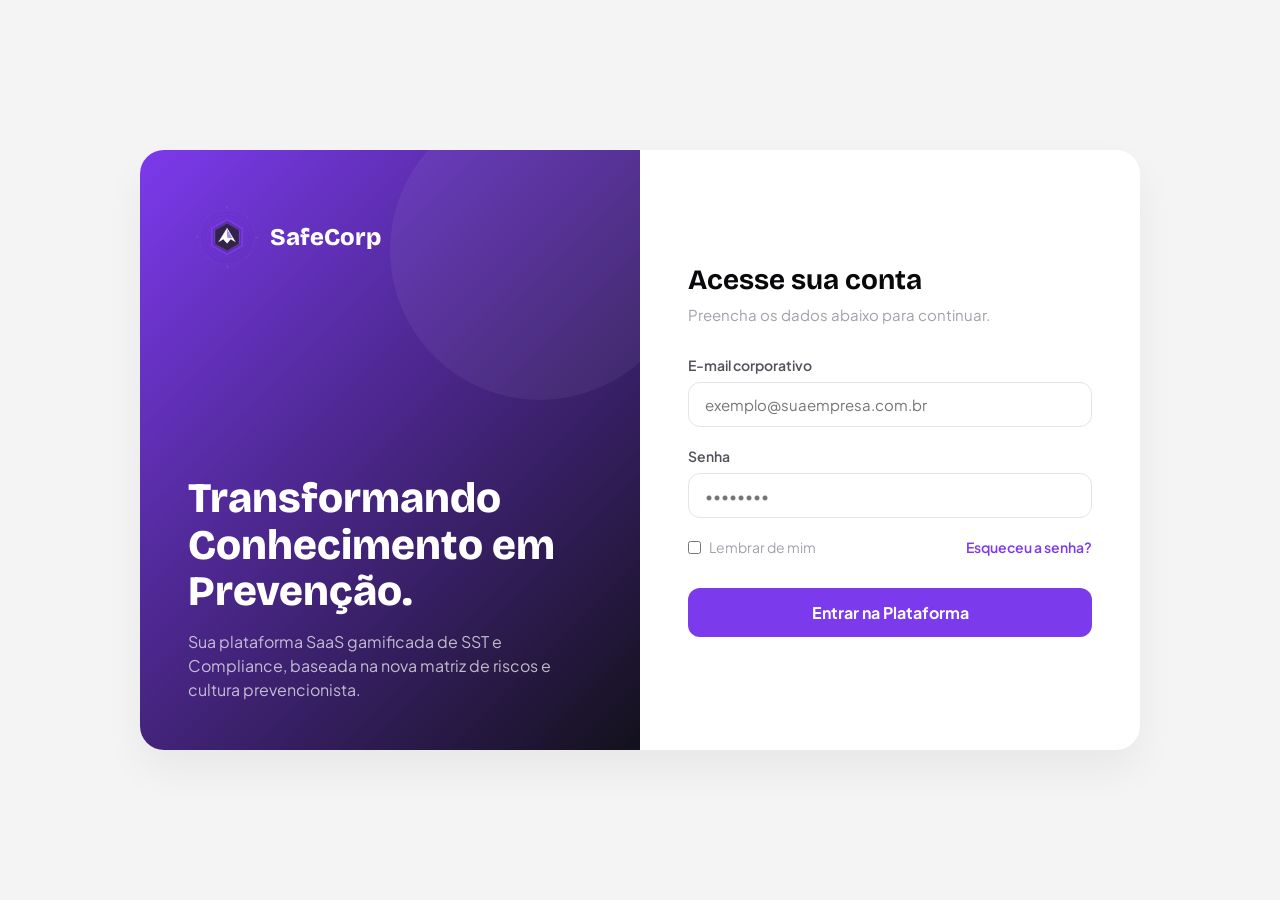
==== commit 7bdb099b: "style(sidebar): ajusta tamanho da logo e alinhamento dos itens do menu" ====
--- a/index.html
+++ b/index.html
@@ -1,53 +1,72 @@
-<!DOCTYPE html>
+<!doctype html>
 <html lang="pt-BR">
-<head>
-  <meta charset="UTF-8">
-  <meta name="viewport" content="width=device-width, initial-scale=1.0">
-  <title>Login — SafeCorp</title>
-  <link rel="stylesheet" href="style.css">
-</head>
-<body class="login-wrapper">
+  <head>
+    <meta charset="UTF-8" />
+    <meta name="viewport" content="width=device-width, initial-scale=1.0" />
+    <title>Login — SafeCorp</title>
+    <link rel="stylesheet" href="style.css" />
+    <link rel="icon" type="image/svg+xml" href="src/safecorp_icon_transparent.png" />
+    <link rel="shortcut icon" href="src/safecorp_icon_transparent.png" />
+  </head>
+  <body class="login-wrapper">
+    <div class="login-card">
+      <div class="login-brand">
+        <div class="login-logo">
+          <div class="login-logo">
+              <img src="src/safecorp_icon_transparent.png" alt="login-logo">
+            SafeCorp
+          </div>
+        </div>
+        <div class="brand-content">
+          <h1 class="brand-title">
+            Transformando<br />Conhecimento em<br />Prevenção.
+          </h1>
+          <p class="brand-subtitle">
+            Sua plataforma SaaS gamificada de SST e Compliance, baseada na nova
+            matriz de riscos e cultura prevencionista.
+          </p>
+        </div>
+      </div>
 
-  <div class="login-card">
-    <div class="login-brand">
-      <div class="login-logo">
-        <img src="src/logo.png" alt="SafeCorp Logo" class="tenant-logo">
-        SafeCorp
-      </div>
-      <div class="brand-content">
-        <h1 class="brand-title">Transformando<br>Conhecimento em<br>Prevenção.</h1>
-        <p class="brand-subtitle">Sua plataforma SaaS gamificada de SST e Compliance, baseada na nova matriz de riscos e cultura prevencionista.</p>
+      <div class="login-form-container">
+        <div class="form-header">
+          <h2>Acesse sua conta</h2>
+          <p>Preencha os dados abaixo para continuar.</p>
+        </div>
+
+        <form action="painel.html" method="GET">
+          <div class="form-group">
+            <label for="email">E-mail corporativo</label>
+            <input
+              type="email"
+              id="email"
+              class="form-control"
+              placeholder="exemplo@suaempresa.com.br"
+              required
+            />
+          </div>
+
+          <div class="form-group">
+            <label for="password">Senha</label>
+            <input
+              type="password"
+              id="password"
+              class="form-control"
+              placeholder="••••••••"
+              required
+            />
+          </div>
+
+          <div class="form-options">
+            <label class="remember-me">
+              <input type="checkbox" /> Lembrar de mim
+            </label>
+            <a href="#" class="forgot-password">Esqueceu a senha?</a>
+          </div>
+
+          <button type="submit" class="btn-login">Entrar na Plataforma</button>
+        </form>
       </div>
     </div>
-
-    <div class="login-form-container">
-      <div class="form-header">
-        <h2>Acesse sua conta</h2>
-        <p>Preencha os dados abaixo para continuar.</p>
-      </div>
-
-      <form action="painel.html" method="GET">
-        <div class="form-group">
-          <label for="email">E-mail corporativo</label>
-          <input type="email" id="email" class="form-control" placeholder="exemplo@suaempresa.com.br" required>
-        </div>
-
-        <div class="form-group">
-          <label for="password">Senha</label>
-          <input type="password" id="password" class="form-control" placeholder="••••••••" required>
-        </div>
-
-        <div class="form-options">
-          <label class="remember-me">
-            <input type="checkbox"> Lembrar de mim
-          </label>
-          <a href="#" class="forgot-password">Esqueceu a senha?</a>
-        </div>
-
-        <button type="submit" class="btn-login">Entrar na Plataforma</button>
-      </form>
-    </div>
-  </div>
-
-</body>
-</html>+  </body>
+</html>
--- a/style.css
+++ b/style.css
@@ -1,32 +1,32 @@
 /* ==========================================
    TOKENS / VARIÁVEIS - SafeCorp
    ========================================== */
-@import url('https://fonts.googleapis.com/css2?family=Plus+Jakarta+Sans:wght@400;500;600;700;800&family=Bricolage+Grotesque:wght@700;800&display=swap');
+@import url("https://fonts.googleapis.com/css2?family=Plus+Jakarta+Sans:wght@400;500;600;700;800&family=Bricolage+Grotesque:wght@700;800&display=swap");
 
 :root {
-  --brand-primary: #7C3AED;
-  --brand-hover: #5B21B6;
-  --brand-dark: #5B21B6;
-  --brand-deeper: #4C1D95;
-  --brand-light: #EDE9FE;
-  --brand-mid: #DDD6FE;
-
-  --surface-bg: #F4F4F5;
-  --surface-card: #FFFFFF;
-  --surface-sidebar: #13111C;
-  --surface-sidebar-hover: #2D293B;
-
-  --text-primary: #09090B;
-  --text-secondary: #52525B;
-  --text-muted: #A1A1AA;
-  --text-inverse: #F8FAFC;
-
-  --accent-green: #22C55E;
-  --accent-orange: #F59E0B;
-  --accent-red: #EF4444;
-
-  --border-light: #E4E4E7;
-  --border-dark: rgba(255,255,255,0.08);
+  --brand-primary: #7c3aed;
+  --brand-hover: #5b21b6;
+  --brand-dark: #5b21b6;
+  --brand-deeper: #4c1d95;
+  --brand-light: #ede9fe;
+  --brand-mid: #ddd6fe;
+
+  --surface-bg: #f4f4f5;
+  --surface-card: #ffffff;
+  --surface-sidebar: #13111c;
+  --surface-sidebar-hover: #2d293b;
+
+  --text-primary: #09090b;
+  --text-secondary: #52525b;
+  --text-muted: #a1a1aa;
+  --text-inverse: #f8fafc;
+
+  --accent-green: #22c55e;
+  --accent-orange: #f59e0b;
+  --accent-red: #ef4444;
+
+  --border-light: #e4e4e7;
+  --border-dark: rgba(255, 255, 255, 0.08);
 
   --radius-lg: 16px;
   --radius-md: 12px;
@@ -38,8 +38,8 @@
   --shadow-float: 0 10px 15px -3px rgba(124, 58, 237, 0.25);
   --shadow-brand: 0 8px 28px rgba(109, 40, 217, 0.25);
 
-  --font-family: 'Plus Jakarta Sans', sans-serif;
-  --font-display: 'Bricolage Grotesque', sans-serif;
+  --font-family: "Plus Jakarta Sans", sans-serif;
+  --font-display: "Bricolage Grotesque", sans-serif;
 
   --sidebar-width: 260px;
   --sidebar-collapsed-width: 80px;
@@ -49,32 +49,39 @@
   --brand: var(--brand-primary);
   --bg: var(--surface-bg);
   --border: var(--border-light);
-  --gray-100: #F4F4F5;
-  --gray-200: #E4E4E7;
-  --gray-300: #D4D4D8;
-  --gray-400: #A1A1AA;
-  --gray-500: #71717A;
-  --gray-600: #52525B;
-  --gray-700: #3F3F46;
-  --gray-800: #27272A;
-  --gray-900: #18181B;
-  --green-100: #DCFCE7;
-  --green-500: #22C55E;
-  --green-700: #15803D;
-  --amber-100: #FEF3C7;
-  --amber-500: #F59E0B;
-  --blue-100: #DBEAFE;
-  --blue-500: #3B82F6;
-  --red-100: #FEE2E2;
-  --red-500: #EF4444;
+  --gray-100: #f4f4f5;
+  --gray-200: #e4e4e7;
+  --gray-300: #d4d4d8;
+  --gray-400: #a1a1aa;
+  --gray-500: #71717a;
+  --gray-600: #52525b;
+  --gray-700: #3f3f46;
+  --gray-800: #27272a;
+  --gray-900: #18181b;
+  --green-100: #dcfce7;
+  --green-500: #22c55e;
+  --green-700: #15803d;
+  --amber-100: #fef3c7;
+  --amber-500: #f59e0b;
+  --blue-100: #dbeafe;
+  --blue-500: #3b82f6;
+  --red-100: #fee2e2;
+  --red-500: #ef4444;
 }
 
 /* ==========================================
    RESET & BASE
    ========================================== */
-*, *::before, *::after { box-sizing: border-box; margin: 0; padding: 0; }
-
-html, body {
+*,
+*::before,
+*::after {
+  box-sizing: border-box;
+  margin: 0;
+  padding: 0;
+}
+
+html,
+body {
   height: 100%;
   font-family: var(--font-family);
   background-color: var(--surface-bg);
@@ -83,19 +90,44 @@
   font-size: 14px;
 }
 
-a { text-decoration: none; color: inherit; }
-button { font-family: inherit; cursor: pointer; }
+a {
+  text-decoration: none;
+  color: inherit;
+}
+button {
+  font-family: inherit;
+  cursor: pointer;
+}
 
 /* ==========================================
    UTILITÁRIOS
    ========================================== */
-.text-sm { font-size: 13px; }
-.text-muted { color: var(--text-muted); }
-.mb-6 { margin-bottom: 24px; }
-.mt-2 { margin-top: 8px; }
-.mt-4 { margin-top: 16px; }
-.flex-between { display: flex; justify-content: space-between; align-items: center; }
-.flex-center { display: flex; align-items: center; justify-content: center; min-height: 60vh; }
+.text-sm {
+  font-size: 13px;
+}
+.text-muted {
+  color: var(--text-muted);
+}
+.mb-6 {
+  margin-bottom: 24px;
+}
+.mt-2 {
+  margin-top: 8px;
+}
+.mt-4 {
+  margin-top: 16px;
+}
+.flex-between {
+  display: flex;
+  justify-content: space-between;
+  align-items: center;
+}
+.flex-center {
+  display: flex;
+  align-items: center;
+  justify-content: center;
+  min-height: 60vh;
+}
 
 /* ==========================================
    LAYOUT DO PAINEL (sidebar + main)
@@ -122,103 +154,141 @@
 }
 
 .sidebar::before {
-  content: '';
+  content: "";
   position: absolute;
   inset: 0;
-  background-image: linear-gradient(rgba(255,255,255,0.022) 1px, transparent 1px),
-                    linear-gradient(90deg, rgba(255,255,255,0.022) 1px, transparent 1px);
+  background-image:
+    linear-gradient(rgba(255, 255, 255, 0.022) 1px, transparent 1px),
+    linear-gradient(90deg, rgba(255, 255, 255, 0.022) 1px, transparent 1px);
   background-size: 28px 28px;
   pointer-events: none;
 }
 
-.sidebar.collapsed { width: var(--sidebar-collapsed-width); }
+.sidebar.collapsed {
+  width: var(--sidebar-collapsed-width);
+}
+
+/* ════════════════════════════════════════════════
+   SIDEBAR - CORREÇÃO DO ALINHAMENTO
+════════════════════════════════════════════════ */
 
 .sidebar-header {
   display: flex;
   align-items: center;
-  gap: 10px;
-  padding: 18px 16px 16px;
+  gap: 12px;
+  padding: 18px 16px;
   border-bottom: 1px solid var(--border-dark);
   flex-shrink: 0;
   min-height: 64px;
 }
 
+/* Controle de tamanho da logo */
 .tenant-logo {
-  width: 32px;
-  height: 32px;
+  width: 28px !important;
+  height: 28px !important;
   object-fit: contain;
-  border-radius: 8px;
   flex-shrink: 0;
+  border-radius: 6px;
 }
 
 .tenant-name {
   font-family: var(--font-display);
-  font-size: 16px;
+  font-size: 18px;
   font-weight: 800;
   color: #fff;
   white-space: nowrap;
-  opacity: 1;
-  transition: opacity 0.15s;
-}
-
-.sidebar.collapsed .tenant-name { opacity: 0; pointer-events: none; }
-
-.sidebar-nav {
-  flex: 1;
-  padding: 12px 10px;
-  display: flex;
-  flex-direction: column;
-  gap: 2px;
-  overflow-y: auto;
-}
-
-.sidebar-nav::-webkit-scrollbar { width: 0; }
-
+  line-height: 28px;
+}
+
+/* Sidebar colapsada */
+.sidebar.collapsed .sidebar-header {
+  justify-content: center;
+  padding: 18px 0;
+}
+
+.sidebar.collapsed .tenant-logo {
+  width: 28px !important;
+  height: 28px !important;
+  margin: 0 auto;
+}
+
+.sidebar.collapsed .tenant-name {
+  display: none;
+}
+
+/* Itens do menu principal */
 .nav-item {
   display: flex;
   align-items: center;
-  gap: 10px;
-  padding: 9px 10px;
+  gap: 12px;
+  padding: 10px 16px;
+  margin: 2px 8px;
   border-radius: var(--radius-sm);
   color: rgba(255,255,255,0.46);
   font-size: 13.5px;
   font-weight: 500;
-  white-space: nowrap;
-  transition: background 0.13s, color 0.13s;
+  transition: all 0.13s;
   cursor: pointer;
 }
 
-.nav-item:hover { background: rgba(255,255,255,0.055); color: rgba(255,255,255,0.82); }
-.nav-item.active { background: rgba(124,58,237,0.18); color: #fff; }
-.nav-item.active .nav-icon { color: #A78BFA; }
-
 .nav-icon {
-  width: 18px;
-  height: 18px;
+  width: 20px;
+  height: 20px;
   flex-shrink: 0;
   display: flex;
   align-items: center;
   justify-content: center;
 }
 
-.nav-icon svg { width: 18px; height: 18px; }
+.nav-icon svg {
+  width: 20px;
+  height: 20px;
+}
 
 .nav-label {
-  opacity: 1;
-  transition: opacity 0.12s;
-  white-space: nowrap;
-}
-
-.sidebar.collapsed .nav-label { opacity: 0; pointer-events: none; }
+  font-size: 13.5px;
+  font-weight: 500;
+  line-height: 20px;
+}
+
+.sidebar.collapsed .nav-label {
+  opacity: 0;
+  pointer-events: none;
+}
+
+/* ════════════════════════════════════════════════
+   SIDEBAR BOTTOM - CONFIGURAÇÕES
+════════════════════════════════════════════════ */
 
 .sidebar-bottom {
-  padding: 10px 10px 14px;
+  padding: 16px 10px 20px 10px;
+  margin-top: auto;
   border-top: 1px solid var(--border-dark);
   flex-shrink: 0;
 }
 
-.admin-only { display: none; }
-body.admin-enabled .admin-only { display: flex; }
+/* Garantir que o item de configurações tenha o mesmo alinhamento */
+.sidebar-bottom .nav-item {
+  margin: 2px 8px;
+  padding: 10px 16px;
+}
+
+/* Ajuste para sidebar colapsada */
+.sidebar.collapsed .sidebar-bottom {
+  padding: 16px 0 20px 0;
+}
+
+.sidebar.collapsed .sidebar-bottom .nav-item {
+  justify-content: center;
+  padding: 10px 0;
+}
+
+.admin-only {
+  display: none;
+}
+body.admin-enabled .admin-only {
+  display: flex;
+}
 
 /* ════════════════════════════════════════════════
    MAIN CONTENT & TOPBAR
@@ -243,7 +313,12 @@
   z-index: 20;
 }
 
-.topbar-left { display: flex; align-items: center; gap: 16px; flex: 1; }
+.topbar-left {
+  display: flex;
+  align-items: center;
+  gap: 16px;
+  flex: 1;
+}
 
 .toggle-sidebar-btn {
   width: 34px;
@@ -258,7 +333,10 @@
   transition: background 0.13s;
 }
 
-.toggle-sidebar-btn:hover { background: var(--gray-100); color: var(--text-primary); }
+.toggle-sidebar-btn:hover {
+  background: var(--gray-100);
+  color: var(--text-primary);
+}
 
 .topbar-title {
   font-size: 14px;
@@ -287,7 +365,10 @@
   position: relative;
 }
 
-.topbar-btn:hover { background: var(--gray-100); color: var(--text-primary); }
+.topbar-btn:hover {
+  background: var(--gray-100);
+  color: var(--text-primary);
+}
 
 .badge-dot {
   position: absolute;
@@ -311,13 +392,15 @@
   margin-left: 4px;
 }
 
-.user-profile:hover { background: var(--gray-100); }
+.user-profile:hover {
+  background: var(--gray-100);
+}
 
 .avatar-placeholder {
   width: 30px;
   height: 30px;
   border-radius: 50%;
-  background: linear-gradient(135deg, var(--brand-dark), #1D4ED8);
+  background: linear-gradient(135deg, var(--brand-dark), #1d4ed8);
   display: flex;
   align-items: center;
   justify-content: center;
@@ -327,9 +410,22 @@
   flex-shrink: 0;
 }
 
-.user-info { display: flex; flex-direction: column; }
-.user-name { font-size: 12.5px; font-weight: 700; color: var(--text-primary); line-height: 1.25; }
-.user-role { font-size: 10.5px; color: var(--text-muted); line-height: 1.25; white-space: nowrap; }
+.user-info {
+  display: flex;
+  flex-direction: column;
+}
+.user-name {
+  font-size: 12.5px;
+  font-weight: 700;
+  color: var(--text-primary);
+  line-height: 1.25;
+}
+.user-role {
+  font-size: 10.5px;
+  color: var(--text-muted);
+  line-height: 1.25;
+  white-space: nowrap;
+}
 
 /* ════════════════════════════════════════════════
    CONTENT / SCREENS
@@ -340,20 +436,35 @@
   padding: 24px 26px;
 }
 
-.content::-webkit-scrollbar { width: 5px; }
-.content::-webkit-scrollbar-track { background: transparent; }
-.content::-webkit-scrollbar-thumb { background: var(--gray-300); border-radius: 10px; }
+.content::-webkit-scrollbar {
+  width: 5px;
+}
+.content::-webkit-scrollbar-track {
+  background: transparent;
+}
+.content::-webkit-scrollbar-thumb {
+  background: var(--gray-300);
+  border-radius: 10px;
+}
 
 .screen {
   display: none;
   animation: fadeUp 0.22s ease;
 }
 
-.screen.active { display: block; }
+.screen.active {
+  display: block;
+}
 
 @keyframes fadeUp {
-  from { opacity: 0; transform: translateY(10px); }
-  to { opacity: 1; transform: translateY(0); }
+  from {
+    opacity: 0;
+    transform: translateY(10px);
+  }
+  to {
+    opacity: 1;
+    transform: translateY(0);
+  }
 }
 
 /* ==========================================
@@ -387,7 +498,9 @@
   color: var(--text-primary);
 }
 
-.page-header { margin-bottom: 20px; }
+.page-header {
+  margin-bottom: 20px;
+}
 
 /* Botões */
 .btn-primary {
@@ -402,7 +515,9 @@
   font-size: 13.5px;
   font-weight: 700;
   cursor: pointer;
-  transition: background 0.15s, transform 0.15s;
+  transition:
+    background 0.15s,
+    transform 0.15s;
 }
 
 .btn-primary:hover {
@@ -422,7 +537,9 @@
   font-size: 13.5px;
   font-weight: 600;
   cursor: pointer;
-  transition: border-color 0.15s, color 0.15s;
+  transition:
+    border-color 0.15s,
+    color 0.15s;
 }
 
 .btn-outline:hover {
@@ -433,9 +550,19 @@
 /* ==========================================
    DASHBOARD
    ========================================== */
-.dash-page-header { margin-bottom: 20px; }
-.dash-page-header h2 { font-size: 21px; font-weight: 800; letter-spacing: -0.025em; margin-bottom: 3px; }
-.dash-page-header p { font-size: 13.5px; color: var(--text-muted); }
+.dash-page-header {
+  margin-bottom: 20px;
+}
+.dash-page-header h2 {
+  font-size: 21px;
+  font-weight: 800;
+  letter-spacing: -0.025em;
+  margin-bottom: 3px;
+}
+.dash-page-header p {
+  font-size: 13.5px;
+  color: var(--text-muted);
+}
 
 .dash-metrics {
   display: grid;
@@ -449,10 +576,15 @@
   border: 1px solid var(--border);
   border-radius: var(--radius-lg);
   padding: 17px 18px 14px;
-  transition: box-shadow 0.2s, transform 0.2s;
-}
-
-.dash-metric:hover { box-shadow: var(--shadow-md); transform: translateY(-1px); }
+  transition:
+    box-shadow 0.2s,
+    transform 0.2s;
+}
+
+.dash-metric:hover {
+  box-shadow: var(--shadow-md);
+  transform: translateY(-1px);
+}
 
 .dash-metric-label {
   font-size: 11px;
@@ -472,7 +604,10 @@
   margin-bottom: 3px;
 }
 
-.dash-metric-sub { font-size: 11.5px; color: var(--text-muted); }
+.dash-metric-sub {
+  font-size: 11.5px;
+  color: var(--text-muted);
+}
 
 .dash-metric-badge {
   display: inline-flex;
@@ -485,10 +620,22 @@
   width: fit-content;
 }
 
-.badge-purple { background: var(--brand-light); color: var(--brand-dark); }
-.badge-green { background: var(--green-100); color: var(--green-700); }
-.badge-amber { background: var(--amber-100); color: #92400E; }
-.badge-blue { background: var(--blue-100); color: #1D4ED8; }
+.badge-purple {
+  background: var(--brand-light);
+  color: var(--brand-dark);
+}
+.badge-green {
+  background: var(--green-100);
+  color: var(--green-700);
+}
+.badge-amber {
+  background: var(--amber-100);
+  color: #92400e;
+}
+.badge-blue {
+  background: var(--blue-100);
+  color: #1d4ed8;
+}
 
 .dash-metric-bar {
   height: 3px;
@@ -497,7 +644,12 @@
 }
 
 .dash-continue {
-  background: linear-gradient(118deg, var(--brand-deeper) 0%, var(--brand-dark) 46%, #1D4ED8 100%);
+  background: linear-gradient(
+    118deg,
+    var(--brand-deeper) 0%,
+    var(--brand-dark) 46%,
+    #1d4ed8 100%
+  );
   border-radius: var(--radius-xl);
   padding: 22px 26px;
   margin-bottom: 16px;
@@ -509,14 +661,16 @@
   overflow: hidden;
 }
 
-.dash-continue-left { z-index: 1; }
+.dash-continue-left {
+  z-index: 1;
+}
 
 .dash-continue-tag {
   display: inline-flex;
   align-items: center;
   gap: 6px;
-  background: rgba(255,255,255,0.12);
-  color: rgba(255,255,255,0.88);
+  background: rgba(255, 255, 255, 0.12);
+  color: rgba(255, 255, 255, 0.88);
   font-size: 10.5px;
   font-weight: 700;
   letter-spacing: 0.08em;
@@ -530,13 +684,18 @@
   width: 5px;
   height: 5px;
   border-radius: 50%;
-  background: #A5F3FC;
+  background: #a5f3fc;
   animation: blink 1.8s ease-in-out infinite;
 }
 
 @keyframes blink {
-  0%, 100% { opacity: 1; }
-  50% { opacity: 0.25; }
+  0%,
+  100% {
+    opacity: 1;
+  }
+  50% {
+    opacity: 0.25;
+  }
 }
 
 .dash-continue-title {
@@ -548,7 +707,7 @@
 
 .dash-continue-sub {
   font-size: 12.5px;
-  color: rgba(255,255,255,0.56);
+  color: rgba(255, 255, 255, 0.56);
   margin-bottom: 15px;
 }
 
@@ -561,21 +720,21 @@
 .prog-track {
   width: 180px;
   height: 5px;
-  background: rgba(255,255,255,0.15);
+  background: rgba(255, 255, 255, 0.15);
   border-radius: 3px;
   overflow: hidden;
 }
 
 .prog-fill {
   height: 100%;
-  background: rgba(255,255,255,0.82);
+  background: rgba(255, 255, 255, 0.82);
   transition: width 0.9s ease;
 }
 
 .prog-label {
   font-size: 12px;
   font-weight: 700;
-  color: rgba(255,255,255,0.72);
+  color: rgba(255, 255, 255, 0.72);
 }
 
 .btn-continue-main {
@@ -639,8 +798,14 @@
   position: relative;
 }
 
-.t-card:hover { box-shadow: var(--shadow-md); transform: translateY(-2px); }
-.t-card.locked { opacity: 0.55; cursor: not-allowed; }
+.t-card:hover {
+  box-shadow: var(--shadow-md);
+  transform: translateY(-2px);
+}
+.t-card.locked {
+  opacity: 0.55;
+  cursor: not-allowed;
+}
 
 .t-icon-wrap {
   width: 38px;
@@ -652,8 +817,16 @@
   margin-bottom: 11px;
 }
 
-.t-name { font-size: 13px; font-weight: 700; margin-bottom: 2px; }
-.t-meta { font-size: 11.5px; color: var(--text-muted); margin-bottom: 11px; }
+.t-name {
+  font-size: 13px;
+  font-weight: 700;
+  margin-bottom: 2px;
+}
+.t-meta {
+  font-size: 11.5px;
+  color: var(--text-muted);
+  margin-bottom: 11px;
+}
 
 .t-prog-bar {
   height: 4px;
@@ -663,9 +836,16 @@
   margin-bottom: 9px;
 }
 
-.t-prog-fill { height: 100%; border-radius: 2px; }
-
-.t-footer { display: flex; align-items: center; justify-content: space-between; }
+.t-prog-fill {
+  height: 100%;
+  border-radius: 2px;
+}
+
+.t-footer {
+  display: flex;
+  align-items: center;
+  justify-content: space-between;
+}
 
 .t-status {
   font-size: 11px;
@@ -674,11 +854,24 @@
   border-radius: 20px;
 }
 
-.t-status.done { background: var(--green-100); color: var(--green-700); }
-.t-status.active { background: var(--brand-light); color: var(--brand-dark); }
-.t-status.locked { background: var(--gray-100); color: var(--gray-500); }
-
-.t-pct { font-size: 11.5px; font-weight: 700; color: var(--text-muted); }
+.t-status.done {
+  background: var(--green-100);
+  color: var(--green-700);
+}
+.t-status.active {
+  background: var(--brand-light);
+  color: var(--brand-dark);
+}
+.t-status.locked {
+  background: var(--gray-100);
+  color: var(--gray-500);
+}
+
+.t-pct {
+  font-size: 11.5px;
+  font-weight: 700;
+  color: var(--text-muted);
+}
 
 .t-lock-icon {
   position: absolute;
@@ -710,7 +903,9 @@
   border-bottom: 1px solid var(--gray-50);
 }
 
-.rank-row.is-me { background: #F5F3FF; }
+.rank-row.is-me {
+  background: #f5f3ff;
+}
 
 .rank-pos-num {
   width: 18px;
@@ -719,9 +914,15 @@
   text-align: center;
 }
 
-.rank-pos-num.p1 { color: #B45309; }
-.rank-pos-num.p2 { color: #71717A; }
-.rank-pos-num.p3 { color: #78350F; }
+.rank-pos-num.p1 {
+  color: #b45309;
+}
+.rank-pos-num.p2 {
+  color: #71717a;
+}
+.rank-pos-num.p3 {
+  color: #78350f;
+}
 
 .rank-av {
   width: 30px;
@@ -753,13 +954,23 @@
   border-radius: 10px;
 }
 
-.rank-xp-val { font-size: 11.5px; font-weight: 800; color: var(--text-muted); }
-.rank-xp-val.mine { color: var(--brand-primary); }
+.rank-xp-val {
+  font-size: 11.5px;
+  font-weight: 800;
+  color: var(--text-muted);
+}
+.rank-xp-val.mine {
+  color: var(--brand-primary);
+}
 
 /* ==========================================
    MUNDOS / TREINAMENTOS
    ========================================== */
-.mundos-list { display: flex; flex-direction: column; gap: 12px; }
+.mundos-list {
+  display: flex;
+  flex-direction: column;
+  gap: 12px;
+}
 
 .mundo-card {
   background: var(--surface-card);
@@ -783,12 +994,27 @@
   flex-shrink: 0;
 }
 
-.mundo-card.completed .mundo-icon-wrapper { background: var(--green-100); color: var(--green-700); }
-.mundo-card.locked .mundo-icon-wrapper { background: var(--gray-100); color: var(--gray-400); }
-
-.mundo-details { flex: 1; }
-.mundo-details h4 { font-size: 14px; font-weight: 700; margin-bottom: 3px; }
-.mundo-details p { font-size: 12.5px; color: var(--text-muted); }
+.mundo-card.completed .mundo-icon-wrapper {
+  background: var(--green-100);
+  color: var(--green-700);
+}
+.mundo-card.locked .mundo-icon-wrapper {
+  background: var(--gray-100);
+  color: var(--gray-400);
+}
+
+.mundo-details {
+  flex: 1;
+}
+.mundo-details h4 {
+  font-size: 14px;
+  font-weight: 700;
+  margin-bottom: 3px;
+}
+.mundo-details p {
+  font-size: 12.5px;
+  color: var(--text-muted);
+}
 
 .status-tag {
   font-size: 11.5px;
@@ -798,8 +1024,15 @@
   display: inline-block;
 }
 
-.status-tag.success { background: var(--green-100); color: var(--green-700); }
-.status-tag.outline { background: var(--gray-100); color: var(--gray-500); border: 1.5px solid var(--border); }
+.status-tag.success {
+  background: var(--green-100);
+  color: var(--green-700);
+}
+.status-tag.outline {
+  background: var(--gray-100);
+  color: var(--gray-500);
+  border: 1.5px solid var(--border);
+}
 
 /* ==========================================
    MISSÃO EPI (DRAG & DROP)
@@ -810,7 +1043,8 @@
   gap: 16px;
 }
 
-.inventory-panel, .character-panel {
+.inventory-panel,
+.character-panel {
   background: var(--surface-card);
   border: 1px solid var(--border);
   border-radius: var(--radius-lg);
@@ -831,9 +1065,17 @@
   font-weight: 600;
 }
 
-.draggable-item.used { opacity: 0.38; cursor: default; }
-
-.item-icon { width: 22px; height: 22px; color: var(--brand-primary); flex-shrink: 0; }
+.draggable-item.used {
+  opacity: 0.38;
+  cursor: default;
+}
+
+.item-icon {
+  width: 22px;
+  height: 22px;
+  color: var(--brand-primary);
+  flex-shrink: 0;
+}
 
 .character-silhouette {
   position: relative;
@@ -846,7 +1088,7 @@
   position: absolute;
   border: 2px dashed var(--brand-mid);
   border-radius: var(--radius-sm);
-  background: rgba(124,58,237,0.05);
+  background: rgba(124, 58, 237, 0.05);
   display: flex;
   align-items: center;
   justify-content: center;
@@ -857,25 +1099,78 @@
 }
 
 .drop-zone.filled {
-  background: rgba(34,197,94,0.1);
+  background: rgba(34, 197, 94, 0.1);
   border-color: var(--green-500);
   color: var(--green-700);
 }
 
-.head-zone { top: 4px; left: 50%; transform: translateX(-50%); width: 90px; height: 42px; }
-.hand-zone { top: 100px; left: 50%; transform: translateX(-50%); width: 90px; height: 36px; }
-.foot-zone { bottom: 2px; left: 50%; transform: translateX(-50%); width: 90px; height: 36px; }
-
-.game-footer { text-align: center; margin-top: 16px; }
+.head-zone {
+  top: 4px;
+  left: 50%;
+  transform: translateX(-50%);
+  width: 90px;
+  height: 42px;
+}
+.hand-zone {
+  top: 100px;
+  left: 50%;
+  transform: translateX(-50%);
+  width: 90px;
+  height: 36px;
+}
+.foot-zone {
+  bottom: 2px;
+  left: 50%;
+  transform: translateX(-50%);
+  width: 90px;
+  height: 36px;
+}
+
+.game-footer {
+  text-align: center;
+  margin-top: 16px;
+}
 
 /* ==========================================
    RECOMPENSA
    ========================================== */
+/* ==========================================
+   RECOMPENSA - CENTRALIZAÇÃO CORRIGIDA
+   ========================================== */
+
+/* Container da tela de recompensa */
+#screen-recompensa {
+  display: flex;
+  align-items: center;
+  justify-content: center;
+  min-height: calc(100vh - 140px); /* Ajusta altura considerando topbar */
+  width: 100%;
+  padding: 20px;
+}
+
 .reward-card {
-  max-width: 440px;
+  max-width: 500px;
   width: 100%;
   text-align: center;
   padding: 36px 32px;
+  margin: 0 auto;
+  background: var(--surface-card);
+  border: 1px solid var(--border);
+  border-radius: var(--radius-lg);
+  box-shadow: var(--shadow-md);
+  position: relative;
+}
+
+/* Garantir que o conteúdo flex não quebre em telas menores */
+@media (max-width: 768px) {
+  #screen-recompensa {
+    min-height: calc(100vh - 100px);
+    padding: 16px;
+  }
+
+  .reward-card {
+    padding: 28px 20px;
+  }
 }
 
 .reward-header-icon {
@@ -890,10 +1185,21 @@
   margin: 0 auto 18px;
 }
 
-.reward-header-icon svg { width: 30px; height: 30px; }
-
-.reward-title { font-size: 24px; font-weight: 800; margin-bottom: 6px; }
-.reward-subtitle { font-size: 13.5px; color: var(--text-muted); margin-bottom: 22px; }
+.reward-header-icon svg {
+  width: 30px;
+  height: 30px;
+}
+
+.reward-title {
+  font-size: 24px;
+  font-weight: 800;
+  margin-bottom: 6px;
+}
+.reward-subtitle {
+  font-size: 13.5px;
+  color: var(--text-muted);
+  margin-bottom: 22px;
+}
 
 .reward-box {
   background: var(--surface-bg);
@@ -904,7 +1210,12 @@
   text-align: left;
 }
 
-.reward-item { display: flex; align-items: center; gap: 12px; margin-bottom: 12px; }
+.reward-item {
+  display: flex;
+  align-items: center;
+  gap: 12px;
+  margin-bottom: 12px;
+}
 
 .reward-icon-box {
   width: 42px;
@@ -916,14 +1227,36 @@
   justify-content: center;
 }
 
-.reward-icon-box.xp-bg { background: linear-gradient(135deg, var(--brand-deeper), var(--brand-primary)); }
-.xp-text-icon { font-size: 14px; font-weight: 900; color: #fff; }
-
-.reward-name { font-size: 14px; font-weight: 700; }
-.reward-name.xp-color { color: var(--brand-primary); }
-.reward-desc { font-size: 12px; color: var(--text-muted); margin-top: 2px; }
-
-.full-width { width: 100%; justify-content: center; }
+.reward-icon-box.xp-bg {
+  background: linear-gradient(
+    135deg,
+    var(--brand-deeper),
+    var(--brand-primary)
+  );
+}
+.xp-text-icon {
+  font-size: 14px;
+  font-weight: 900;
+  color: #fff;
+}
+
+.reward-name {
+  font-size: 14px;
+  font-weight: 700;
+}
+.reward-name.xp-color {
+  color: var(--brand-primary);
+}
+.reward-desc {
+  font-size: 12px;
+  color: var(--text-muted);
+  margin-top: 2px;
+}
+
+.full-width {
+  width: 100%;
+  justify-content: center;
+}
 
 /* ==========================================
    PERFIL
@@ -939,7 +1272,7 @@
   width: 60px;
   height: 60px;
   border-radius: 50%;
-  background: linear-gradient(135deg, var(--brand-dark), #1D4ED8);
+  background: linear-gradient(135deg, var(--brand-dark), #1d4ed8);
   display: flex;
   align-items: center;
   justify-content: center;
@@ -948,8 +1281,15 @@
   color: #fff;
 }
 
-.profile-info h2 { font-size: 20px; font-weight: 800; }
-.profile-info p { font-size: 13px; color: var(--text-muted); margin-top: 2px; }
+.profile-info h2 {
+  font-size: 20px;
+  font-weight: 800;
+}
+.profile-info p {
+  font-size: 13px;
+  color: var(--text-muted);
+  margin-top: 2px;
+}
 
 .level-tag {
   display: inline-block;
@@ -976,14 +1316,29 @@
   text-align: center;
 }
 
-.badge-svg { width: 60px; height: 60px; margin: 0 auto 8px; display: block; }
-.badge-name { font-size: 12px; font-weight: 700; margin-bottom: 4px; }
-.badge-status { font-size: 11px; color: var(--text-muted); }
+.badge-svg {
+  width: 60px;
+  height: 60px;
+  margin: 0 auto 8px;
+  display: block;
+}
+.badge-name {
+  font-size: 12px;
+  font-weight: 700;
+  margin-bottom: 4px;
+}
+.badge-status {
+  font-size: 11px;
+  color: var(--text-muted);
+}
 
 /* ==========================================
    RANKING (tabela)
    ========================================== */
-.data-table { width: 100%; border-collapse: collapse; }
+.data-table {
+  width: 100%;
+  border-collapse: collapse;
+}
 .data-table th {
   background: var(--surface-bg);
   font-size: 11px;
@@ -998,13 +1353,28 @@
   font-size: 13px;
   border-bottom: 1px solid var(--gray-50);
 }
-.data-table tr.highlight-row td { background: #F5F3FF; }
-.highlight { color: var(--brand-primary); }
-
-.rank-pos { display: flex; align-items: center; gap: 6px; font-weight: 700; }
-.rank-pos.gold { color: #B45309; }
-.rank-pos.silver { color: #71717A; }
-.rank-pos.bronze { color: #78350F; }
+.data-table tr.highlight-row td {
+  background: #f5f3ff;
+}
+.highlight {
+  color: var(--brand-primary);
+}
+
+.rank-pos {
+  display: flex;
+  align-items: center;
+  gap: 6px;
+  font-weight: 700;
+}
+.rank-pos.gold {
+  color: #b45309;
+}
+.rank-pos.silver {
+  color: #71717a;
+}
+.rank-pos.bronze {
+  color: #78350f;
+}
 
 /* ==========================================
    RELATÓRIOS
@@ -1034,10 +1404,22 @@
   justify-content: center;
 }
 
-.stat-icon svg { width: 22px; height: 22px; }
-
-.stat-info h3 { font-size: 12px; color: var(--text-muted); font-weight: 600; margin-bottom: 4px; }
-.stat-value { font-size: 28px; font-weight: 800; letter-spacing: -0.03em; }
+.stat-icon svg {
+  width: 22px;
+  height: 22px;
+}
+
+.stat-info h3 {
+  font-size: 12px;
+  color: var(--text-muted);
+  font-weight: 600;
+  margin-bottom: 4px;
+}
+.stat-value {
+  font-size: 28px;
+  font-weight: 800;
+  letter-spacing: -0.03em;
+}
 
 .chart-wrapper {
   display: flex;
@@ -1063,8 +1445,12 @@
   min-height: 4px;
 }
 
-.chart-bar.active-bar { background: linear-gradient(to top, var(--brand-primary), #A78BFA); }
-.chart-bar.empty-bar { background: var(--gray-200); }
+.chart-bar.active-bar {
+  background: linear-gradient(to top, var(--brand-primary), #a78bfa);
+}
+.chart-bar.empty-bar {
+  background: var(--gray-200);
+}
 
 .bar-value {
   position: absolute;
@@ -1076,14 +1462,27 @@
   white-space: nowrap;
 }
 
-.bar-label { font-size: 11px; font-weight: 600; color: var(--text-muted); }
+.bar-label {
+  font-size: 11px;
+  font-weight: 600;
+  color: var(--text-muted);
+}
 
 /* ==========================================
    NOTIFICAÇÕES
    ========================================== */
-.screen-header { margin-bottom: 20px; }
-.screen-header h2 { font-size: 20px; font-weight: 800; }
-.screen-header p { font-size: 13.5px; color: var(--text-muted); margin-top: 3px; }
+.screen-header {
+  margin-bottom: 20px;
+}
+.screen-header h2 {
+  font-size: 20px;
+  font-weight: 800;
+}
+.screen-header p {
+  font-size: 13.5px;
+  color: var(--text-muted);
+  margin-top: 3px;
+}
 
 .notifications-container {
   max-width: 800px;
@@ -1118,10 +1517,19 @@
   flex-shrink: 0;
 }
 
-.notification-icon svg { width: 22px; height: 22px; }
-
-.notification-icon.warning { background: var(--amber-100); color: #D97706; }
-.notification-icon.success { background: var(--green-100); color: #059669; }
+.notification-icon svg {
+  width: 22px;
+  height: 22px;
+}
+
+.notification-icon.warning {
+  background: var(--amber-100);
+  color: #d97706;
+}
+.notification-icon.success {
+  background: var(--green-100);
+  color: #059669;
+}
 
 .notification-content p {
   margin: 0 0 6px 0;
@@ -1129,7 +1537,9 @@
   line-height: 1.45;
 }
 
-.notification-content p strong { color: var(--brand-dark); }
+.notification-content p strong {
+  color: var(--brand-dark);
+}
 
 .notification-time {
   font-size: 11.5px;
@@ -1154,7 +1564,11 @@
   padding: 22px;
 }
 
-.support-box h4 { font-size: 15px; font-weight: 700; margin-bottom: 6px; }
+.support-box h4 {
+  font-size: 15px;
+  font-weight: 700;
+  margin-bottom: 6px;
+}
 
 /* ==========================================
    TELA DE LOGIN
@@ -1184,7 +1598,11 @@
 
 .login-brand {
   flex: 1;
-  background: linear-gradient(135deg, var(--brand-primary), var(--surface-sidebar));
+  background: linear-gradient(
+    135deg,
+    var(--brand-primary),
+    var(--surface-sidebar)
+  );
   padding: 48px;
   display: flex;
   flex-direction: column;
@@ -1194,7 +1612,7 @@
 }
 
 .login-brand::after {
-  content: '';
+  content: "";
   position: absolute;
   top: -50px;
   right: -50px;
@@ -1204,7 +1622,10 @@
   border-radius: 50%;
 }
 
-.brand-content { position: relative; z-index: 10; }
+.brand-content {
+  position: relative;
+  z-index: 10;
+}
 
 .brand-title {
   font-family: var(--font-display);
@@ -1223,7 +1644,7 @@
 .login-logo {
   display: flex;
   align-items: center;
-  gap: 12px;
+  gap: 4px;
   font-family: var(--font-display);
   font-size: 24px;
   font-weight: 800;
@@ -1231,8 +1652,8 @@
 }
 
 .login-logo img {
-  width: 36px;
-  height: 36px;
+  width: 78px;
+  height: 78px;
   object-fit: contain;
 }
 
@@ -1244,7 +1665,9 @@
   justify-content: center;
 }
 
-.login-form-container .form-header { margin-bottom: 32px; }
+.login-form-container .form-header {
+  margin-bottom: 32px;
+}
 .login-form-container .form-header h2 {
   font-family: var(--font-display);
   font-size: 28px;
@@ -1257,7 +1680,9 @@
   font-size: 15px;
 }
 
-.login-form-container .form-group { margin-bottom: 20px; }
+.login-form-container .form-group {
+  margin-bottom: 20px;
+}
 .login-form-container .form-group label {
   display: block;
   font-size: 14px;
@@ -1319,14 +1744,25 @@
   transition: background 0.2s;
 }
 
-.login-form-container .btn-login:hover { background: var(--brand-hover); }
+.login-form-container .btn-login:hover {
+  background: var(--brand-hover);
+}
 
 /* Responsividade do Login */
 @media (max-width: 768px) {
-  .login-card { flex-direction: column; }
-  .login-brand { padding: 32px; min-height: 200px; }
-  .brand-title { font-size: 28px; }
-  .login-form-container { padding: 32px; }
+  .login-card {
+    flex-direction: column;
+  }
+  .login-brand {
+    padding: 32px;
+    min-height: 200px;
+  }
+  .brand-title {
+    font-size: 28px;
+  }
+  .login-form-container {
+    padding: 32px;
+  }
 }
 
 /* ==========================================
@@ -1379,8 +1815,13 @@
 }
 
 @keyframes pulse-timer {
-  0%, 100% { opacity: 1; }
-  50% { opacity: 0.6; }
+  0%,
+  100% {
+    opacity: 1;
+  }
+  50% {
+    opacity: 0.6;
+  }
 }
 
 .quiz-question-container {
@@ -1457,7 +1898,8 @@
   transition: all 0.2s ease;
 }
 
-.quiz-option:hover:not(.disabled):not(.correct):not(.incorrect) .quiz-option-letter {
+.quiz-option:hover:not(.disabled):not(.correct):not(.incorrect)
+  .quiz-option-letter {
   border-color: var(--brand-primary);
   color: var(--brand-primary);
 }
@@ -1563,9 +2005,18 @@
 
 /* Animações de feedback */
 @keyframes shake {
-  0%, 100% { transform: translateX(0); }
-  20%, 60% { transform: translateX(-5px); }
-  40%, 80% { transform: translateX(5px); }
+  0%,
+  100% {
+    transform: translateX(0);
+  }
+  20%,
+  60% {
+    transform: translateX(-5px);
+  }
+  40%,
+  80% {
+    transform: translateX(5px);
+  }
 }
 
 .quiz-option.incorrect {
@@ -1573,9 +2024,15 @@
 }
 
 @keyframes celebrate {
-  0% { transform: scale(1); }
-  50% { transform: scale(1.02); }
-  100% { transform: scale(1); }
+  0% {
+    transform: scale(1);
+  }
+  50% {
+    transform: scale(1.02);
+  }
+  100% {
+    transform: scale(1);
+  }
 }
 
 .quiz-option.correct {
@@ -1594,7 +2051,12 @@
 
 .timer-bar {
   height: 100%;
-  background: linear-gradient(90deg, var(--accent-green), var(--accent-orange), var(--accent-red));
+  background: linear-gradient(
+    90deg,
+    var(--accent-green),
+    var(--accent-orange),
+    var(--accent-red)
+  );
   border-radius: 2px;
   transition: width 1s linear;
   transform-origin: left;
@@ -1651,7 +2113,7 @@
   justify-content: space-between;
   padding: 16px 20px;
   margin-bottom: 16px;
-  background: linear-gradient(135deg, #EF4444 0%, #DC2626 100%);
+  background: linear-gradient(135deg, #ef4444 0%, #dc2626 100%);
   color: white;
   border-radius: var(--radius-lg);
 }
@@ -1669,8 +2131,15 @@
 }
 
 @keyframes pulse-fire {
-  0%, 100% { opacity: 1; transform: scale(1); }
-  50% { opacity: 0.8; transform: scale(1.05); }
+  0%,
+  100% {
+    opacity: 1;
+    transform: scale(1);
+  }
+  50% {
+    opacity: 0.8;
+    transform: scale(1.05);
+  }
 }
 
 .fire-score {
@@ -1707,20 +2176,31 @@
 }
 
 .fire-animation::before {
-  content: '🔥';
+  content: "🔥";
   font-size: 80px;
   position: absolute;
   animation: flicker 1s ease-in-out infinite alternate;
 }
 
-.fire-animation.class-a::before { content: '📦🔥'; }
-.fire-animation.class-b::before { content: '🛢️🔥'; }
-.fire-animation.class-c::before { content: '⚡🔥'; }
-.fire-animation.class-d::before { content: '🔩🔥'; }
-.fire-animation.class-k::before { content: '🍳🔥'; }
+.fire-animation.class-a::before {
+  content: "📦🔥";
+}
+.fire-animation.class-b::before {
+  content: "🛢️🔥";
+}
+.fire-animation.class-c::before {
+  content: "⚡🔥";
+}
+.fire-animation.class-d::before {
+  content: "🔩🔥";
+}
+.fire-animation.class-k::before {
+  content: "🍳🔥";
+}
 
 @keyframes flicker {
-  0%, 100% {
+  0%,
+  100% {
     transform: scale(1) rotate(-2deg);
     opacity: 1;
     filter: brightness(1);
@@ -1765,7 +2245,7 @@
 }
 
 .fire-description {
-  color: rgba(255,255,255,0.9);
+  color: rgba(255, 255, 255, 0.9);
   font-size: 14px;
   text-align: center;
   line-height: 1.6;
@@ -1780,14 +2260,14 @@
   width: 40px;
   height: 40px;
   border-radius: 50%;
-  background: rgba(255,255,255,0.15);
+  background: rgba(255, 255, 255, 0.15);
   display: flex;
   align-items: center;
   justify-content: center;
   font-size: 20px;
   font-weight: 800;
   color: white;
-  border: 2px solid rgba(255,255,255,0.3);
+  border: 2px solid rgba(255, 255, 255, 0.3);
 }
 
 .extinguishers-grid {
@@ -1830,15 +2310,30 @@
 }
 
 @keyframes spray-effect {
-  0% { transform: scale(1); }
-  50% { transform: scale(1.05); }
-  100% { transform: scale(1); }
+  0% {
+    transform: scale(1);
+  }
+  50% {
+    transform: scale(1.05);
+  }
+  100% {
+    transform: scale(1);
+  }
 }
 
 @keyframes shake-fire {
-  0%, 100% { transform: translateX(0); }
-  20%, 60% { transform: translateX(-4px); }
-  40%, 80% { transform: translateX(4px); }
+  0%,
+  100% {
+    transform: translateX(0);
+  }
+  20%,
+  60% {
+    transform: translateX(-4px);
+  }
+  40%,
+  80% {
+    transform: translateX(4px);
+  }
 }
 
 .extinguisher-icon {
@@ -1945,11 +2440,15 @@
 }
 
 .spray-particles::before {
-  content: '';
+  content: "";
   position: absolute;
   width: 200px;
   height: 200px;
-  background: radial-gradient(circle, rgba(255,255,255,0.8) 0%, transparent 70%);
+  background: radial-gradient(
+    circle,
+    rgba(255, 255, 255, 0.8) 0%,
+    transparent 70%
+  );
   animation: spray-burst 0.5s ease-out forwards;
   transform: translate(-50%, -50%);
 }
@@ -1969,7 +2468,7 @@
 .fire-timer-bar {
   width: 100%;
   height: 6px;
-  background: rgba(255,255,255,0.3);
+  background: rgba(255, 255, 255, 0.3);
   border-radius: 3px;
   margin-top: 8px;
   overflow: hidden;
@@ -1977,7 +2476,7 @@
 
 .fire-timer-fill {
   height: 100%;
-  background: linear-gradient(90deg, #22C55E, #F59E0B, #EF4444);
+  background: linear-gradient(90deg, #22c55e, #f59e0b, #ef4444);
   border-radius: 3px;
   transition: width 1s linear;
 }
@@ -1992,4 +2491,4 @@
   flex-direction: column;
   gap: 8px;
   flex: 1;
-}+}
